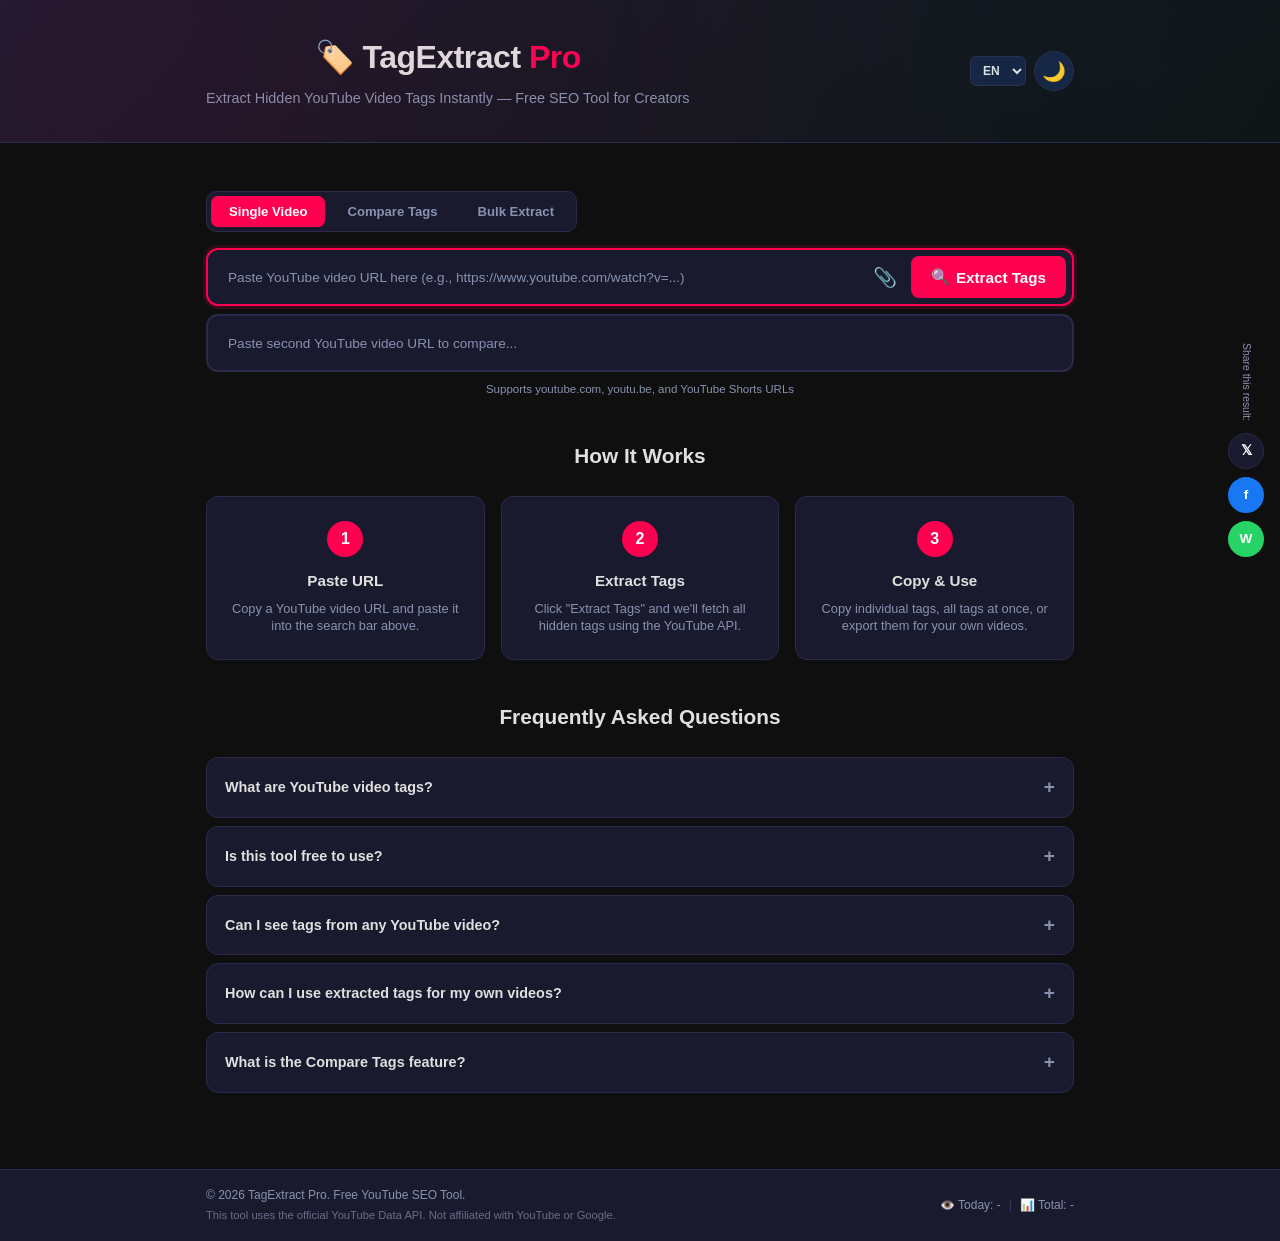
==== index.html @ a5b3efa2 "Remove keyboard shortcuts modal and key listeners completely" ====
<!DOCTYPE html>
<html lang="en">
<head>
  <meta charset="UTF-8">
  <meta name="viewport" content="width=device-width, initial-scale=1.0">

  <!-- SEO Meta Tags -->
  <title>TagExtract Pro - Free YouTube Video Tag Extractor & SEO Tool</title>
  <meta name="description" content="Extract hidden tags and keywords from any YouTube video instantly. Free SEO tool for YouTubers to discover video tags, optimize content, and grow your channel.">
  <meta name="keywords" content="YouTube tag extractor, YouTube SEO tool, video tags, YouTube keywords, free tag extractor, YouTube optimization, video SEO, YouTube tags finder">
  <meta name="author" content="TagExtract Pro">
  <meta name="robots" content="index, follow">
  <link rel="canonical" href="https://tagextract-pro.vercel.app/">

  <!-- Open Graph Tags -->
  <meta property="og:type" content="website">
  <meta property="og:title" content="TagExtract Pro - Free YouTube Video Tag Extractor">
  <meta property="og:description" content="Extract hidden tags and keywords from any YouTube video instantly. Essential SEO tool for YouTubers.">
  <meta property="og:url" content="https://tagextract-pro.vercel.app/">
  <meta property="og:site_name" content="TagExtract Pro">
  <meta property="og:image" content="https://tagextract-pro.vercel.app/og-image.svg">

  <!-- Twitter Card -->
  <meta name="twitter:card" content="summary_large_image">
  <meta name="twitter:title" content="TagExtract Pro - Free YouTube Video Tag Extractor">
  <meta name="twitter:description" content="Extract hidden tags from any YouTube video. Free SEO tool for creators.">
  <meta name="twitter:image" content="https://tagextract-pro.vercel.app/og-image.svg">

  <!-- JSON-LD Structured Data -->
  <script type="application/ld+json">
  {
    "@context": "https://schema.org",
    "@type": "WebApplication",
    "name": "TagExtract Pro",
    "url": "https://tagextract-pro.vercel.app",
    "description": "Extract hidden tags and keywords from any YouTube video instantly. Free SEO tool for YouTubers.",
    "applicationCategory": "UtilityApplication",
    "operatingSystem": "Any",
    "offers": {
      "@type": "Offer",
      "price": "0",
      "priceCurrency": "USD"
    },
    "aggregateRating": {
      "@type": "AggregateRating",
      "ratingValue": "4.8",
      "ratingCount": "1250"
    }
  }
  </script>

  <!-- Favicon & PWA -->
  <link rel="icon" type="image/svg+xml" href="data:image/svg+xml,<svg xmlns='http://www.w3.org/2000/svg' viewBox='0 0 100 100'><text y='.9em' font-size='90'>🏷️</text></svg>">
  <link rel="manifest" href="/manifest.json">
  <meta name="theme-color" content="#ff0050">
  <meta name="apple-mobile-web-app-capable" content="yes">
  <meta name="apple-mobile-web-app-status-bar-style" content="black-translucent">

  <!-- Preconnect for performance -->
  <link rel="preconnect" href="https://www.googleapis.com" crossorigin>
  <link rel="preconnect" href="https://i.ytimg.com" crossorigin>
  <link rel="dns-prefetch" href="https://www.googleapis.com">
  <link rel="dns-prefetch" href="https://i.ytimg.com">

  <!-- Adsterra Popunder -->
  <script src="https://pl28996933.profitablecpmratenetwork.com/fa/d0/ba/fad0ba2210761c3c439e20d7eed987a5.js"></script>

  <link rel="stylesheet" href="style.css">
</head>
<body>

  <!-- Header -->
  <header class="header">
    <div class="container header-inner">
      <div>
        <h1 class="logo">🏷️ TagExtract <span class="logo-accent">Pro</span></h1>
        <p class="tagline" data-i18n="tagline">Extract Hidden YouTube Video Tags Instantly — Free SEO Tool for Creators</p>
      </div>
      <div class="header-controls">
        <select id="lang-select" class="lang-select" aria-label="Select language">
          <option value="en">EN</option>
          <option value="ko">KO</option>
          <option value="ja">JA</option>
          <option value="es">ES</option>
        </select>
        <button id="theme-toggle" class="theme-toggle" aria-label="Toggle light/dark theme" title="Toggle theme">
          🌙
        </button>
      </div>
    </div>
  </header>

  <!-- Adsterra Banner (Top) -->
  <div class="ad-banner ad-banner-top">
    <div class="container">
      <script>
        atOptions = {
          'key' : '0da71a665ed816929a3edd7387597aa3',
          'format' : 'iframe',
          'height' : 90,
          'width' : 728,
          'params' : {}
        };
      </script>
      <script src="https://www.highperformanceformat.com/0da71a665ed816929a3edd7387597aa3/invoke.js"></script>
    </div>
  </div>

  <!-- Main Content -->
  <main class="main">
    <div class="container">

      <!-- Mode Tabs -->
      <div class="mode-tabs">
        <button class="mode-tab active" data-mode="single" data-i18n="modeSingle">Single Video</button>
        <button class="mode-tab" data-mode="compare" data-i18n="modeCompare">Compare Tags</button>
        <button class="mode-tab" data-mode="bulk" data-i18n="modeBulk">Bulk Extract</button>
      </div>

      <!-- Search Section -->
      <section class="search-section" aria-label="YouTube URL Input">
        <div class="search-box">
          <label for="youtube-url" class="sr-only">Enter YouTube Video URL</label>
          <input
            type="url"
            id="youtube-url"
            class="search-input"
            placeholder="Paste YouTube video URL here (e.g., https://www.youtube.com/watch?v=...)"
            autocomplete="off"
            aria-describedby="url-hint"
            data-i18n-placeholder="inputPlaceholder"
          >
          <button id="paste-btn" class="btn-paste" aria-label="Paste from clipboard" title="Paste from clipboard">
            📎
          </button>
          <button id="extract-btn" class="btn-extract" aria-label="Extract Tags">
            <span class="btn-icon">🔍</span>
            <span class="btn-text" data-i18n="extractBtn">Extract Tags</span>
          </button>
        </div>

        <!-- Compare Mode: Second URL input -->
        <div id="compare-input" class="search-box compare-search-box" hidden>
          <label for="youtube-url-2" class="sr-only">Enter second YouTube Video URL</label>
          <input
            type="url"
            id="youtube-url-2"
            class="search-input"
            placeholder="Paste second YouTube video URL to compare..."
            autocomplete="off"
            data-i18n-placeholder="inputPlaceholder2"
          >
        </div>

        <!-- Bulk Mode: Textarea for multiple URLs -->
        <div id="bulk-input" class="bulk-input-wrap" hidden>
          <textarea id="bulk-urls" class="bulk-textarea" rows="5" placeholder="Paste multiple YouTube URLs (one per line)..." data-i18n-placeholder="bulkPlaceholder"></textarea>
        </div>

        <p id="url-hint" class="hint-text" data-i18n="urlHint">Supports youtube.com, youtu.be, and YouTube Shorts URLs</p>
      </section>

      <!-- Recent Searches -->
      <div id="history-section" class="history-section" hidden>
        <div class="history-header">
          <span class="history-label" data-i18n="recentSearches">Recent Searches</span>
          <button id="clear-history-btn" class="btn-clear-history" aria-label="Clear search history" data-i18n="clearHistory">Clear</button>
        </div>
        <div id="history-list" class="history-list"></div>
      </div>

      <!-- Error Message -->
      <div id="error-msg" class="error-msg" role="alert" aria-live="polite" hidden></div>

      <!-- Loading Skeleton -->
      <div id="loading" class="loading" hidden>
        <div class="skeleton-card">
          <div class="skeleton-thumb skeleton-pulse"></div>
          <div class="skeleton-info">
            <div class="skeleton-line skeleton-pulse" style="width:80%"></div>
            <div class="skeleton-line skeleton-pulse" style="width:50%"></div>
            <div class="skeleton-line-sm skeleton-pulse" style="width:60%"></div>
          </div>
        </div>
        <div class="skeleton-tags">
          <div class="skeleton-chip skeleton-pulse"></div>
          <div class="skeleton-chip skeleton-pulse"></div>
          <div class="skeleton-chip skeleton-pulse"></div>
          <div class="skeleton-chip skeleton-pulse"></div>
          <div class="skeleton-chip skeleton-pulse"></div>
        </div>
        <p class="loading-text" data-i18n="extracting">Extracting tags...</p>
      </div>

      <!-- Results Dashboard -->
      <section id="results" class="results-dashboard" hidden aria-label="Extracted Video Data">

        <!-- Video Info Card -->
        <div class="video-card">
          <div class="video-thumbnail-wrap">
            <img id="video-thumbnail" class="video-thumbnail" src="" alt="Video thumbnail" loading="lazy">
          </div>
          <div class="video-info">
            <h2 id="video-title" class="video-title"></h2>
            <p id="video-channel" class="video-channel"></p>
            <div class="video-stats">
              <span id="video-views" class="stat"></span>
              <span id="video-likes" class="stat"></span>
              <span id="video-date" class="stat"></span>
            </div>
          </div>
        </div>

        <!-- Tags Section -->
        <div class="tags-section">
          <div class="tags-header">
            <h3 class="tags-title">🏷️ <span data-i18n="extractedTags">Extracted Tags</span> <span id="tag-count" class="tag-count"></span></h3>
            <div class="tags-actions">
              <button id="copy-tags-btn" class="btn-copy" aria-label="Copy all tags to clipboard">
                📋 <span data-i18n="copyAll">Copy All</span>
              </button>
              <button id="copy-hashtags-btn" class="btn-copy" aria-label="Copy tags as hashtags">
                # <span data-i18n="hashtags">Hashtags</span>
              </button>
              <button id="export-txt-btn" class="btn-copy" aria-label="Download tags as text file">
                📥 <span data-i18n="export">Export</span>
              </button>
              <button id="share-btn" class="btn-copy" aria-label="Share results link">
                🔗 <span data-i18n="share">Share</span>
              </button>
            </div>
          </div>

          <!-- Tag Stats Bar -->
          <div id="tag-stats" class="tag-stats" hidden>
            <span class="tag-stat-item"><span data-i18n="totalChars">Total characters</span>: <strong id="tag-char-count">0</strong> / 500</span>
            <div class="tag-stat-bar">
              <div id="tag-char-bar" class="tag-char-bar" style="width: 0%"></div>
            </div>
          </div>

          <div class="tags-filter-wrap">
            <input
              type="text"
              id="tag-filter"
              class="tag-filter-input"
              placeholder="Filter tags..."
              autocomplete="off"
              hidden
              data-i18n-placeholder="filterPlaceholder"
            >
            <div class="tags-sort-btns" id="tags-sort-btns" hidden>
              <button class="sort-btn active" data-sort="default" data-i18n="sortDefault">Default</button>
              <button class="sort-btn" data-sort="az">A-Z</button>
              <button class="sort-btn" data-sort="length" data-i18n="sortLength">Length</button>
            </div>
          </div>
          <!-- View toggle -->
          <div class="view-toggle" id="view-toggle" hidden>
            <button class="view-btn active" data-view="chips" title="Chip view">▦ Chips</button>
            <button class="view-btn" data-view="cloud" title="Tag cloud view">☁ Cloud</button>
          </div>
          <div id="tags-container" class="tags-container" role="list" aria-live="polite" aria-label="Video tags"></div>
          <p class="tag-click-hint" id="tag-click-hint" hidden data-i18n="clickHint">Click any tag to copy it</p>
        </div>

        <!-- SEO Score Widget -->
        <div id="seo-score-section" class="seo-score-section" hidden>
          <h3 class="tags-title">📊 <span data-i18n="seoScore">Tag SEO Score</span></h3>
          <div class="seo-score-grid">
            <div class="seo-metric">
              <div class="seo-ring" id="seo-ring">
                <span class="seo-ring-value" id="seo-ring-value">0</span>
              </div>
              <span class="seo-metric-label" data-i18n="overallScore">Overall Score</span>
            </div>
            <div class="seo-checklist" id="seo-checklist"></div>
          </div>
        </div>

        <!-- Tag Length Distribution Chart -->
        <div id="tag-chart-section" class="tags-section tag-chart-section" hidden>
          <h3 class="tags-title">📊 <span data-i18n="tagAnalysis">Tag Analysis</span></h3>
          <div class="chart-grid">
            <div class="chart-block">
              <h4 class="chart-label" data-i18n="tagLengthDist">Tag Length Distribution</h4>
              <div id="tag-length-chart" class="bar-chart"></div>
            </div>
            <div class="chart-block">
              <h4 class="chart-label" data-i18n="tagWordCount">Word Count per Tag</h4>
              <div id="tag-word-chart" class="bar-chart"></div>
            </div>
          </div>
        </div>

        <!-- Description Keywords Section -->
        <div id="keywords-section" class="tags-section keywords-section" hidden>
          <div class="tags-header">
            <h3 class="tags-title">📝 <span data-i18n="descKeywords">Description Keywords</span> <span id="keyword-count" class="tag-count"></span></h3>
            <button id="copy-keywords-btn" class="btn-copy" aria-label="Copy keywords">
              📋 <span data-i18n="copyAll">Copy All</span>
            </button>
          </div>
          <p class="keyword-info" data-i18n="keywordInfo">Top keywords extracted from the video description (excluding common words)</p>
          <div id="keywords-container" class="tags-container" role="list"></div>
        </div>

      </section>

      <!-- Compare Results -->
      <section id="compare-results" class="results-dashboard" hidden>
        <h3 class="section-title" data-i18n="compareTitle">Tag Comparison</h3>
        <div class="compare-grid">
          <div class="compare-col">
            <h4 class="compare-col-title" data-i18n="commonTags">Common Tags</h4>
            <div id="compare-common" class="tags-container"></div>
          </div>
          <div class="compare-col">
            <h4 class="compare-col-title" data-i18n="onlyVideo1">Only in Video 1</h4>
            <div id="compare-only1" class="tags-container"></div>
          </div>
          <div class="compare-col">
            <h4 class="compare-col-title" data-i18n="onlyVideo2">Only in Video 2</h4>
            <div id="compare-only2" class="tags-container"></div>
          </div>
        </div>
      </section>

      <!-- Bulk Results -->
      <section id="bulk-results" class="results-dashboard" hidden>
        <div class="bulk-results-header">
          <h3 class="section-title" data-i18n="bulkResults">Bulk Extraction Results</h3>
          <button id="export-csv-btn" class="btn-copy" aria-label="Export as CSV">📥 CSV</button>
        </div>
        <div id="bulk-results-list" class="bulk-results-list"></div>
      </section>

      <!-- Tag Basket (collect tags across videos) -->
      <section id="tag-basket-section" class="tags-section tag-basket-section" hidden>
        <div class="tags-header">
          <h3 class="tags-title">🧺 <span data-i18n="tagBasket">Tag Basket</span> <span id="basket-count" class="tag-count"></span></h3>
          <div class="tags-actions">
            <button id="copy-basket-btn" class="btn-copy" aria-label="Copy basket tags">📋 <span data-i18n="copyAll">Copy All</span></button>
            <button id="clear-basket-btn" class="btn-copy" aria-label="Clear basket" style="color:var(--primary)">🗑 <span data-i18n="clearHistory">Clear</span></button>
          </div>
        </div>
        <p class="keyword-info" data-i18n="basketInfo">Save tags from multiple videos here. Click any tag above with + to add it.</p>
        <div id="basket-container" class="tags-container" role="list"></div>
      </section>

      <!-- How It Works Section -->
      <section class="how-it-works">
        <h2 class="section-title" data-i18n="howItWorks">How It Works</h2>
        <div class="steps-grid">
          <div class="step-card">
            <div class="step-number">1</div>
            <h3 data-i18n="step1Title">Paste URL</h3>
            <p data-i18n="step1Desc">Copy a YouTube video URL and paste it into the search bar above.</p>
          </div>
          <div class="step-card">
            <div class="step-number">2</div>
            <h3 data-i18n="step2Title">Extract Tags</h3>
            <p data-i18n="step2Desc">Click "Extract Tags" and we'll fetch all hidden tags using the YouTube API.</p>
          </div>
          <div class="step-card">
            <div class="step-number">3</div>
            <h3 data-i18n="step3Title">Copy & Use</h3>
            <p data-i18n="step3Desc">Copy individual tags, all tags at once, or export them for your own videos.</p>
          </div>
        </div>
      </section>

      <!-- FAQ Section for SEO -->
      <section class="faq-section">
        <h2 class="section-title" data-i18n="faqTitle">Frequently Asked Questions</h2>
        <details class="faq-item">
          <summary data-i18n="faq1q">What are YouTube video tags?</summary>
          <p data-i18n="faq1a">YouTube tags are keywords that creators add to their videos to help YouTube understand the content and context. Tags influence search rankings and video recommendations.</p>
        </details>
        <details class="faq-item">
          <summary data-i18n="faq2q">Is this tool free to use?</summary>
          <p data-i18n="faq2a">Yes! TagExtract Pro is completely free. We use the official YouTube Data API to fetch video information, and there are no hidden fees or subscriptions.</p>
        </details>
        <details class="faq-item">
          <summary data-i18n="faq3q">Can I see tags from any YouTube video?</summary>
          <p data-i18n="faq3a">You can extract tags from any public YouTube video. Some videos may not have tags set by the creator, in which case the tool will let you know.</p>
        </details>
        <details class="faq-item">
          <summary data-i18n="faq4q">How can I use extracted tags for my own videos?</summary>
          <p data-i18n="faq4a">Study the tags used by top-performing videos in your niche. Use the "Copy All" button to quickly grab tags, then adapt them for your own content. The character counter helps you stay within YouTube's 500-character tag limit.</p>
        </details>
        <details class="faq-item">
          <summary data-i18n="faq5q">What is the Compare Tags feature?</summary>
          <p data-i18n="faq5a">Compare Tags lets you analyze two YouTube videos side-by-side, showing common tags and unique tags for each video. Great for competitive analysis and finding tag gaps.</p>
        </details>
      </section>

    </div>
  </main>

  <!-- Adsterra Banner (Bottom) -->
  <div class="ad-banner ad-banner-bottom">
    <div class="container">
      <script>
        atOptions = {
          'key' : 'd43286ddec78d82b3ec3daf03fe2ef4a',
          'format' : 'iframe',
          'height' : 50,
          'width' : 320,
          'params' : {}
        };
      </script>
      <script src="https://www.highperformanceformat.com/d43286ddec78d82b3ec3daf03fe2ef4a/invoke.js"></script>
    </div>
  </div>

  <!-- Footer -->
  <footer class="footer">
    <div class="container">
      <div class="footer-content">
        <div class="footer-info">
          <p>&copy; 2026 TagExtract Pro. Free YouTube SEO Tool.</p>
          <p class="footer-disclaimer" data-i18n="disclaimer">This tool uses the official YouTube Data API. Not affiliated with YouTube or Google.</p>
        </div>
        <div class="visitor-counter">
          <span class="counter-item">👁️ Today: <span id="today-visitors">-</span></span>
          <span class="counter-divider">|</span>
          <span class="counter-item">📊 Total: <span id="total-visitors">-</span></span>
        </div>
      </div>
    </div>
  </footer>

  <!-- Social Share Bar (visible after results) -->
  <div id="social-share" class="social-share" hidden>
    <span class="social-label" data-i18n="shareResults">Share this result:</span>
    <a id="share-twitter" class="social-btn social-twitter" target="_blank" rel="noopener" aria-label="Share on Twitter/X">𝕏</a>
    <a id="share-facebook" class="social-btn social-facebook" target="_blank" rel="noopener" aria-label="Share on Facebook">f</a>
    <a id="share-whatsapp" class="social-btn social-whatsapp" target="_blank" rel="noopener" aria-label="Share on WhatsApp">W</a>
  </div>

  <!-- Confetti canvas -->
  <canvas id="confetti-canvas" class="confetti-canvas"></canvas>

  <!-- Scroll to top -->
  <button id="scroll-top" class="scroll-top" aria-label="Scroll to top" hidden>↑</button>

  <!-- Toast container -->
  <div id="toast" class="toast" aria-live="polite"></div>

  <noscript>
    <div style="text-align:center;padding:40px 20px;color:#e0e0e0;font-family:sans-serif;">
      <h2>JavaScript Required</h2>
      <p>TagExtract Pro requires JavaScript to function. Please enable JavaScript in your browser settings.</p>
    </div>
  </noscript>

  <script src="i18n.js"></script>
  <script src="app.js"></script>

  <!-- Register Service Worker -->
  <script>
    if ('serviceWorker' in navigator) {
      navigator.serviceWorker.register('/sw.js').catch(() => {});
    }
  </script>
</body>
</html>
---- style.css ----
/* ===========================
   TagExtract Pro - Stylesheet
   Mobile-first responsive design
   =========================== */

/* Reset & Base */
*, *::before, *::after {
  box-sizing: border-box;
  margin: 0;
  padding: 0;
}

:root {
  --primary: #ff0050;
  --primary-dark: #cc0040;
  --primary-glow: rgba(255, 0, 80, 0.15);
  --bg: #0f0f0f;
  --bg-card: #1a1a2e;
  --bg-input: #16213e;
  --text: #e0e0e0;
  --text-muted: #8892b0;
  --accent: #00d4ff;
  --accent-glow: rgba(0, 212, 255, 0.15);
  --success: #00e676;
  --warning: #ffab40;
  --border: #2a2a4a;
  --radius: 12px;
  --shadow: 0 4px 20px rgba(0, 0, 0, 0.3);
}

/* Light theme */
[data-theme="light"] {
  --bg: #f5f5f7;
  --bg-card: #ffffff;
  --bg-input: #eef1f6;
  --text: #1a1a2e;
  --text-muted: #5a6178;
  --border: #d4d8e0;
  --primary-glow: rgba(255, 0, 80, 0.08);
  --accent-glow: rgba(0, 180, 220, 0.1);
}

html {
  scroll-behavior: smooth;
  text-rendering: optimizeSpeed;
}

/* Performance: lazy-render below-fold content */
.how-it-works,
.faq-section {
  content-visibility: auto;
  contain-intrinsic-size: 0 400px;
}

body {
  font-family: -apple-system, BlinkMacSystemFont, 'Segoe UI', Roboto, Oxygen, Ubuntu, sans-serif;
  background: var(--bg);
  color: var(--text);
  line-height: 1.6;
  min-height: 100vh;
  display: flex;
  flex-direction: column;
  transition: background 0.3s, color 0.3s;
}

.container {
  width: 100%;
  max-width: 900px;
  margin: 0 auto;
  padding: 0 16px;
}

/* Screen reader only */
.sr-only {
  position: absolute;
  width: 1px;
  height: 1px;
  padding: 0;
  margin: -1px;
  overflow: hidden;
  clip: rect(0, 0, 0, 0);
  border: 0;
}

/* ===========================
   Header
   =========================== */
.header {
  background: linear-gradient(135deg, var(--bg-card), var(--bg));
  padding: 24px 0;
  text-align: center;
  border-bottom: 1px solid var(--border);
  position: relative;
  overflow: hidden;
}

.header::before {
  content: '';
  position: absolute;
  top: -50%;
  left: -50%;
  width: 200%;
  height: 200%;
  background: radial-gradient(circle at 30% 50%, rgba(255, 0, 80, 0.06) 0%, transparent 50%),
              radial-gradient(circle at 70% 50%, rgba(0, 212, 255, 0.04) 0%, transparent 50%);
  animation: headerGlow 8s ease-in-out infinite alternate;
  pointer-events: none;
}

@keyframes headerGlow {
  0% { transform: translate(0, 0); }
  100% { transform: translate(-5%, 3%); }
}

.header-inner {
  display: flex;
  justify-content: space-between;
  align-items: center;
}

.logo {
  font-size: 1.8rem;
  font-weight: 800;
  letter-spacing: -0.5px;
}

.logo-accent {
  color: var(--primary);
}

.tagline {
  color: var(--text-muted);
  font-size: 0.9rem;
  margin-top: 4px;
  text-align: left;
}

.theme-toggle {
  background: var(--bg-input);
  border: 1px solid var(--border);
  border-radius: 50%;
  width: 40px;
  height: 40px;
  font-size: 1.2rem;
  cursor: pointer;
  transition: background 0.2s, transform 0.2s;
  flex-shrink: 0;
}

.theme-toggle:hover {
  transform: scale(1.1);
}

/* ===========================
   Ad Banners
   =========================== */
.ad-banner {
  text-align: center;
  padding: 8px 0;
  background: var(--bg);
}

.ad-placeholder {
  background: var(--bg-card);
  border: 1px dashed var(--border);
  color: var(--text-muted);
  font-size: 0.75rem;
  padding: 10px;
  border-radius: 4px;
  display: inline-block;
  max-width: 100%;
}

.ad-placeholder[data-size="728x90"] {
  width: 728px;
  max-width: 100%;
  height: 90px;
  line-height: 70px;
}

.ad-placeholder[data-size="320x50"] {
  width: 320px;
  max-width: 100%;
  height: 50px;
  line-height: 30px;
}

/* ===========================
   Main
   =========================== */
.main {
  flex: 1;
  padding: 24px 0;
}

/* ===========================
   Search Section
   =========================== */
.search-section {
  margin-bottom: 20px;
}

.search-box {
  display: flex;
  gap: 6px;
  background: var(--bg-card);
  border: 2px solid var(--border);
  border-radius: var(--radius);
  padding: 6px;
  transition: border-color 0.3s, box-shadow 0.3s;
}

.search-box:focus-within {
  border-color: var(--primary);
  box-shadow: 0 0 0 3px var(--primary-glow);
}

.search-input {
  flex: 1;
  background: transparent;
  border: none;
  color: var(--text);
  font-size: 1rem;
  padding: 12px 14px;
  outline: none;
  min-width: 0;
}

.search-input::placeholder {
  color: var(--text-muted);
  font-size: 0.85rem;
}

.btn-paste {
  background: transparent;
  border: none;
  font-size: 1.2rem;
  cursor: pointer;
  padding: 8px;
  border-radius: 6px;
  transition: background 0.2s;
  flex-shrink: 0;
}

.btn-paste:hover {
  background: var(--bg-input);
}

.btn-extract {
  display: flex;
  align-items: center;
  gap: 6px;
  background: var(--primary);
  color: #fff;
  border: none;
  border-radius: 8px;
  padding: 12px 20px;
  font-size: 0.95rem;
  font-weight: 600;
  cursor: pointer;
  transition: background 0.2s, transform 0.1s, opacity 0.2s;
  white-space: nowrap;
}

.btn-extract:hover {
  background: var(--primary-dark);
}

.btn-extract:active {
  transform: scale(0.97);
}

.btn-extract:focus-visible {
  outline: 2px solid var(--accent);
  outline-offset: 2px;
}

.btn-extract:disabled {
  opacity: 0.5;
  cursor: not-allowed;
}

.hint-text {
  font-size: 0.72rem;
  color: var(--text-muted);
  margin-top: 8px;
  text-align: center;
}

.hint-text kbd {
  background: var(--bg-input);
  border: 1px solid var(--border);
  border-radius: 3px;
  padding: 1px 5px;
  font-size: 0.7rem;
  font-family: inherit;
}

/* ===========================
   Recent Search History
   =========================== */
.history-section {
  margin-bottom: 20px;
}

.history-header {
  display: flex;
  justify-content: space-between;
  align-items: center;
  margin-bottom: 8px;
}

.history-label {
  font-size: 0.8rem;
  color: var(--text-muted);
  font-weight: 600;
}

.btn-clear-history {
  background: none;
  border: none;
  color: var(--text-muted);
  font-size: 0.75rem;
  cursor: pointer;
  padding: 2px 8px;
  border-radius: 4px;
  transition: color 0.2s;
}

.btn-clear-history:hover {
  color: var(--primary);
}

.history-list {
  display: flex;
  gap: 8px;
  overflow-x: auto;
  padding-bottom: 4px;
  scrollbar-width: thin;
}

.history-item {
  flex-shrink: 0;
  display: flex;
  align-items: center;
  gap: 8px;
  background: var(--bg-card);
  border: 1px solid var(--border);
  border-radius: 8px;
  padding: 8px 12px;
  cursor: pointer;
  transition: border-color 0.2s, background 0.2s;
  max-width: 280px;
}

.history-item:hover {
  border-color: var(--accent);
  background: var(--accent-glow);
}

.history-thumb {
  width: 48px;
  height: 27px;
  border-radius: 4px;
  object-fit: cover;
  flex-shrink: 0;
}

.history-title {
  font-size: 0.75rem;
  color: var(--text);
  line-height: 1.3;
  overflow: hidden;
  text-overflow: ellipsis;
  white-space: nowrap;
}

/* ===========================
   Error
   =========================== */
.error-msg {
  background: rgba(255, 0, 80, 0.1);
  border: 1px solid var(--primary);
  color: var(--primary);
  padding: 12px 16px;
  border-radius: var(--radius);
  margin-bottom: 16px;
  font-size: 0.9rem;
  animation: shakeIn 0.4s ease;
}

@keyframes shakeIn {
  0%, 100% { transform: translateX(0); }
  20% { transform: translateX(-6px); }
  40% { transform: translateX(6px); }
  60% { transform: translateX(-4px); }
  80% { transform: translateX(4px); }
}

/* ===========================
   Loading
   =========================== */
.loading {
  text-align: center;
  padding: 40px 0;
  color: var(--text-muted);
}

.spinner {
  width: 40px;
  height: 40px;
  border: 3px solid var(--border);
  border-top-color: var(--primary);
  border-radius: 50%;
  animation: spin 0.8s linear infinite;
  margin: 0 auto 12px;
  will-change: transform;
}

@keyframes spin {
  to { transform: rotate(360deg); }
}

/* ===========================
   Results Dashboard
   =========================== */
.results-dashboard {
  animation: fadeIn 0.4s ease;
}

@keyframes fadeIn {
  from { opacity: 0; transform: translateY(10px); }
  to { opacity: 1; transform: translateY(0); }
}

/* Video Card */
.video-card {
  display: flex;
  gap: 16px;
  background: var(--bg-card);
  border: 1px solid var(--border);
  border-radius: var(--radius);
  padding: 16px;
  margin-bottom: 20px;
  transition: border-color 0.3s;
}

.video-card:hover {
  border-color: rgba(0, 212, 255, 0.3);
}

.video-thumbnail-wrap {
  flex-shrink: 0;
  width: 200px;
  border-radius: 8px;
  overflow: hidden;
}

.video-thumbnail {
  width: 100%;
  height: auto;
  display: block;
  aspect-ratio: 16/9;
  object-fit: cover;
}

.video-info {
  flex: 1;
  min-width: 0;
}

.video-title {
  font-size: 1.05rem;
  font-weight: 700;
  line-height: 1.3;
  margin-bottom: 4px;
  color: var(--text);
}

.video-channel {
  font-size: 0.85rem;
  color: var(--text-muted);
  margin-bottom: 8px;
}

.yt-link {
  display: inline-block;
  margin-top: 8px;
  font-size: 0.8rem;
  color: var(--primary);
  text-decoration: none;
  font-weight: 600;
  transition: opacity 0.2s;
}

.yt-link:hover {
  opacity: 0.8;
  text-decoration: underline;
}

.video-stats {
  display: flex;
  flex-wrap: wrap;
  gap: 8px;
}

.stat {
  font-size: 0.78rem;
  color: var(--text-muted);
  background: var(--accent-glow);
  padding: 4px 10px;
  border-radius: 20px;
}

/* ===========================
   Tags Section
   =========================== */
.tags-section {
  background: var(--bg-card);
  border: 1px solid var(--border);
  border-radius: var(--radius);
  padding: 20px;
}

.tags-header {
  display: flex;
  justify-content: space-between;
  align-items: center;
  margin-bottom: 12px;
  flex-wrap: wrap;
  gap: 8px;
}

.tags-title {
  font-size: 1.1rem;
  font-weight: 700;
}

.tag-count {
  font-size: 0.85rem;
  color: var(--text-muted);
  font-weight: 400;
}

.tags-actions {
  display: flex;
  gap: 6px;
  flex-wrap: wrap;
}

.btn-copy {
  background: var(--bg-input);
  color: var(--accent);
  border: 1px solid var(--border);
  border-radius: 8px;
  padding: 7px 12px;
  font-size: 0.78rem;
  cursor: pointer;
  transition: background 0.2s, color 0.2s, transform 0.1s;
}

.btn-copy:hover {
  background: var(--accent);
  color: var(--bg);
}

.btn-copy:active {
  transform: scale(0.96);
}

.btn-copy:focus-visible {
  outline: 2px solid var(--accent);
  outline-offset: 2px;
}

/* Tag Stats Bar */
.tag-stats {
  display: flex;
  align-items: center;
  gap: 12px;
  margin-bottom: 12px;
  font-size: 0.78rem;
  color: var(--text-muted);
}

.tag-stat-item {
  white-space: nowrap;
}

.tag-stat-item strong {
  color: var(--text);
}

.tag-stat-bar {
  flex: 1;
  height: 6px;
  background: var(--bg-input);
  border-radius: 3px;
  overflow: hidden;
}

.tag-char-bar {
  height: 100%;
  background: var(--accent);
  border-radius: 3px;
  transition: width 0.4s ease, background 0.3s;
}

.tag-char-bar.warning {
  background: var(--warning);
}

.tag-char-bar.over {
  background: var(--primary);
}

/* Tag Filter & Sort */
.tags-filter-wrap {
  display: flex;
  gap: 8px;
  align-items: center;
  margin-bottom: 12px;
  flex-wrap: wrap;
}

.tag-filter-input {
  flex: 1;
  min-width: 150px;
  background: var(--bg-input);
  border: 1px solid var(--border);
  border-radius: 8px;
  color: var(--text);
  padding: 8px 12px;
  font-size: 0.85rem;
  outline: none;
  transition: border-color 0.3s;
}

.tag-filter-input:focus {
  border-color: var(--accent);
}

.tags-sort-btns {
  display: flex;
  gap: 4px;
}

.sort-btn {
  background: var(--bg-input);
  color: var(--text-muted);
  border: 1px solid var(--border);
  border-radius: 6px;
  padding: 6px 10px;
  font-size: 0.75rem;
  cursor: pointer;
  transition: background 0.2s, color 0.2s;
}

.sort-btn:hover {
  color: var(--text);
}

.sort-btn.active {
  background: var(--accent);
  color: #0f0f0f;
  border-color: var(--accent);
}

/* Tags Container */
.tags-container {
  display: flex;
  flex-wrap: wrap;
  gap: 8px;
}

.tag-chip {
  background: var(--accent-glow);
  color: var(--accent);
  border: 1px solid rgba(0, 212, 255, 0.25);
  padding: 6px 14px;
  border-radius: 20px;
  font-size: 0.85rem;
  cursor: pointer;
  transition: background 0.2s, transform 0.15s, box-shadow 0.2s;
  animation: chipIn 0.3s ease backwards;
  position: relative;
  user-select: none;
}

.tag-chip:hover {
  background: rgba(0, 212, 255, 0.25);
  transform: translateY(-1px);
  box-shadow: 0 2px 8px var(--accent-glow);
}

.tag-chip:active {
  transform: scale(0.95);
}

.tag-chip.copied {
  background: rgba(0, 230, 118, 0.15);
  color: var(--success);
  border-color: rgba(0, 230, 118, 0.4);
}

@keyframes chipIn {
  from {
    opacity: 0;
    transform: scale(0.8) translateY(5px);
  }
  to {
    opacity: 1;
    transform: scale(1) translateY(0);
  }
}

.tag-click-hint {
  font-size: 0.75rem;
  color: var(--text-muted);
  margin-top: 12px;
  text-align: center;
  opacity: 0.7;
}

/* ===========================
   How It Works
   =========================== */
.how-it-works {
  margin-top: 40px;
}

.section-title {
  font-size: 1.3rem;
  font-weight: 700;
  text-align: center;
  margin-bottom: 24px;
}

.steps-grid {
  display: grid;
  grid-template-columns: repeat(3, 1fr);
  gap: 16px;
}

.step-card {
  background: var(--bg-card);
  border: 1px solid var(--border);
  border-radius: var(--radius);
  padding: 24px 16px;
  text-align: center;
  transition: border-color 0.3s, transform 0.2s;
}

.step-card:hover {
  border-color: var(--accent);
  transform: translateY(-2px);
}

.step-number {
  width: 36px;
  height: 36px;
  background: var(--primary);
  color: #fff;
  border-radius: 50%;
  display: inline-flex;
  align-items: center;
  justify-content: center;
  font-weight: 700;
  font-size: 1rem;
  margin-bottom: 12px;
}

.step-card h3 {
  font-size: 0.95rem;
  margin-bottom: 6px;
}

.step-card p {
  font-size: 0.8rem;
  color: var(--text-muted);
  line-height: 1.4;
}

/* ===========================
   FAQ Section
   =========================== */
.faq-section {
  margin-top: 40px;
  margin-bottom: 20px;
}

.faq-item {
  background: var(--bg-card);
  border: 1px solid var(--border);
  border-radius: var(--radius);
  margin-bottom: 8px;
  transition: border-color 0.3s;
}

.faq-item[open] {
  border-color: var(--accent);
}

.faq-item summary {
  padding: 14px 18px;
  cursor: pointer;
  font-weight: 600;
  font-size: 0.9rem;
  list-style: none;
  display: flex;
  align-items: center;
  justify-content: space-between;
}

.faq-item summary::after {
  content: '+';
  font-size: 1.2rem;
  color: var(--text-muted);
  transition: transform 0.2s;
}

.faq-item[open] summary::after {
  content: '-';
}

.faq-item summary::-webkit-details-marker {
  display: none;
}

.faq-item p {
  padding: 0 18px 14px;
  font-size: 0.85rem;
  color: var(--text-muted);
  line-height: 1.5;
}

/* ===========================
   Toast Notification
   =========================== */
.toast {
  position: fixed;
  bottom: 24px;
  left: 50%;
  transform: translateX(-50%) translateY(20px);
  background: var(--bg-card);
  color: var(--success);
  border: 1px solid rgba(0, 230, 118, 0.3);
  padding: 10px 20px;
  border-radius: 8px;
  font-size: 0.85rem;
  z-index: 1000;
  opacity: 0;
  transition: opacity 0.3s, transform 0.3s;
  pointer-events: none;
  box-shadow: 0 4px 16px rgba(0, 0, 0, 0.3);
}

.toast.show {
  opacity: 1;
  transform: translateX(-50%) translateY(0);
}

/* ===========================
   Footer
   =========================== */
.footer {
  background: var(--bg-card);
  border-top: 1px solid var(--border);
  padding: 16px 0;
  margin-top: auto;
}

.footer-content {
  display: flex;
  justify-content: space-between;
  align-items: center;
  flex-wrap: wrap;
  gap: 12px;
}

.footer-info {
  font-size: 0.75rem;
  color: var(--text-muted);
}

.footer-disclaimer {
  margin-top: 2px;
  font-size: 0.7rem;
  opacity: 0.7;
}

.visitor-counter {
  display: flex;
  align-items: center;
  gap: 8px;
  font-size: 0.75rem;
  color: var(--text-muted);
}

.counter-divider {
  opacity: 0.3;
}

/* ===========================
   Header Controls
   =========================== */
.header-controls {
  display: flex;
  align-items: center;
  gap: 8px;
  flex-shrink: 0;
}

.lang-select {
  background: var(--bg-input);
  color: var(--text);
  border: 1px solid var(--border);
  border-radius: 6px;
  padding: 6px 8px;
  font-size: 0.75rem;
  font-weight: 600;
  cursor: pointer;
  outline: none;
}

.lang-select:focus {
  border-color: var(--accent);
}

/* ===========================
   Mode Tabs
   =========================== */
.mode-tabs {
  display: flex;
  gap: 4px;
  background: var(--bg-card);
  border: 1px solid var(--border);
  border-radius: 10px;
  padding: 4px;
  margin-bottom: 16px;
  width: fit-content;
}

.mode-tab {
  background: transparent;
  color: var(--text-muted);
  border: none;
  border-radius: 7px;
  padding: 8px 18px;
  font-size: 0.82rem;
  font-weight: 600;
  cursor: pointer;
  transition: background 0.2s, color 0.2s;
}

.mode-tab:hover {
  color: var(--text);
}

.mode-tab.active {
  background: var(--primary);
  color: #fff;
}

/* Compare Search Box */
.compare-search-box {
  margin-top: 8px;
}

/* ===========================
   Compare Results
   =========================== */
.compare-grid {
  display: grid;
  grid-template-columns: 1fr 1fr 1fr;
  gap: 16px;
  margin-top: 16px;
}

.compare-col {
  background: var(--bg-card);
  border: 1px solid var(--border);
  border-radius: var(--radius);
  padding: 16px;
}

.compare-col-title {
  font-size: 0.9rem;
  font-weight: 700;
  margin-bottom: 12px;
  padding-bottom: 8px;
  border-bottom: 1px solid var(--border);
}

.compare-col:first-child .compare-col-title {
  color: var(--success);
}

.compare-col:nth-child(2) .compare-col-title {
  color: var(--accent);
}

.compare-col:nth-child(3) .compare-col-title {
  color: var(--warning);
}

.tag-chip.common {
  border-color: rgba(0, 230, 118, 0.4);
  background: rgba(0, 230, 118, 0.1);
  color: var(--success);
}

.tag-chip.unique {
  border-color: rgba(255, 171, 64, 0.4);
  background: rgba(255, 171, 64, 0.1);
  color: var(--warning);
}

/* ===========================
   Keywords Section
   =========================== */
.keywords-section {
  margin-top: 16px;
}

.keyword-info {
  font-size: 0.78rem;
  color: var(--text-muted);
  margin-bottom: 12px;
}

.tag-chip.keyword {
  background: rgba(255, 0, 80, 0.08);
  color: var(--primary);
  border-color: rgba(255, 0, 80, 0.2);
}

.tag-chip.keyword:hover {
  background: rgba(255, 0, 80, 0.15);
}

/* ===========================
   Bulk Input
   =========================== */
.bulk-input-wrap {
  margin-top: 8px;
}

.bulk-textarea {
  width: 100%;
  background: var(--bg-card);
  border: 2px solid var(--border);
  border-radius: var(--radius);
  color: var(--text);
  padding: 12px 14px;
  font-size: 0.9rem;
  font-family: inherit;
  resize: vertical;
  outline: none;
  transition: border-color 0.3s;
}

.bulk-textarea:focus {
  border-color: var(--primary);
}

.bulk-textarea::placeholder {
  color: var(--text-muted);
}

/* ===========================
   Bulk Results
   =========================== */
.bulk-results-header {
  display: flex;
  justify-content: space-between;
  align-items: center;
  margin-bottom: 16px;
}

.bulk-results-list {
  display: flex;
  flex-direction: column;
  gap: 12px;
}

.bulk-result-card {
  background: var(--bg-card);
  border: 1px solid var(--border);
  border-radius: var(--radius);
  padding: 16px;
}

.bulk-result-title {
  font-size: 0.9rem;
  font-weight: 600;
  margin-bottom: 8px;
  color: var(--text);
}

.bulk-result-tags {
  display: flex;
  flex-wrap: wrap;
  gap: 6px;
}

/* ===========================
   View Toggle
   =========================== */
.view-toggle {
  display: flex;
  gap: 4px;
  margin-bottom: 12px;
}

.view-btn {
  background: var(--bg-input);
  color: var(--text-muted);
  border: 1px solid var(--border);
  border-radius: 6px;
  padding: 5px 10px;
  font-size: 0.72rem;
  cursor: pointer;
  transition: background 0.2s, color 0.2s;
}

.view-btn.active {
  background: var(--accent);
  color: #0f0f0f;
  border-color: var(--accent);
}

/* Tag Cloud View */
.tags-container.cloud-view {
  justify-content: center;
  align-items: center;
  padding: 20px 0;
}

.tags-container.cloud-view .tag-chip {
  border: none;
  background: transparent;
  padding: 4px 8px;
}

.tags-container.cloud-view .tag-chip:hover {
  background: var(--accent-glow);
  box-shadow: none;
}

/* ===========================
   SEO Score Widget
   =========================== */
.seo-score-section {
  background: var(--bg-card);
  border: 1px solid var(--border);
  border-radius: var(--radius);
  padding: 20px;
  margin-top: 16px;
}

.seo-score-grid {
  display: flex;
  gap: 24px;
  align-items: flex-start;
  margin-top: 16px;
}

.seo-metric {
  display: flex;
  flex-direction: column;
  align-items: center;
  gap: 8px;
  flex-shrink: 0;
}

.seo-ring {
  width: 80px;
  height: 80px;
  border-radius: 50%;
  display: flex;
  align-items: center;
  justify-content: center;
  border: 4px solid var(--border);
  transition: border-color 0.5s;
}

.seo-ring.good { border-color: var(--success); }
.seo-ring.ok { border-color: var(--warning); }
.seo-ring.bad { border-color: var(--primary); }

.seo-ring-value {
  font-size: 1.5rem;
  font-weight: 800;
}

.seo-metric-label {
  font-size: 0.75rem;
  color: var(--text-muted);
}

.seo-checklist {
  flex: 1;
  display: flex;
  flex-direction: column;
  gap: 6px;
}

.seo-check {
  display: flex;
  align-items: center;
  gap: 8px;
  font-size: 0.8rem;
  color: var(--text-muted);
}

.seo-check.pass { color: var(--success); }
.seo-check.warn { color: var(--warning); }
.seo-check.fail { color: var(--primary); }

/* ===========================
   Tag Basket
   =========================== */
.tag-basket-section {
  margin-top: 16px;
  border-color: rgba(255, 171, 64, 0.3);
}

/* ===========================
   Color-coded Tag Types
   =========================== */
.tag-chip.tag-short {
  border-color: rgba(0, 212, 255, 0.35);
}

.tag-chip.tag-medium {
  border-color: rgba(0, 230, 118, 0.35);
  color: var(--success);
  background: rgba(0, 230, 118, 0.08);
}

.tag-chip.tag-longtail {
  border-color: rgba(255, 171, 64, 0.35);
  color: var(--warning);
  background: rgba(255, 171, 64, 0.08);
}

.tag-chip .tag-add-btn {
  margin-left: 4px;
  font-size: 0.7rem;
  opacity: 0;
  transition: opacity 0.2s;
  cursor: pointer;
}

.tag-chip:hover .tag-add-btn {
  opacity: 1;
}

/* Tag type legend */
.tag-legend {
  display: flex;
  gap: 12px;
  margin-bottom: 10px;
  flex-wrap: wrap;
}

.tag-legend-item {
  display: flex;
  align-items: center;
  gap: 4px;
  font-size: 0.7rem;
  color: var(--text-muted);
}

.tag-legend-dot {
  width: 8px;
  height: 8px;
  border-radius: 50%;
}

.tag-legend-dot.short { background: var(--accent); }
.tag-legend-dot.medium { background: var(--success); }
.tag-legend-dot.longtail { background: var(--warning); }

/* ===========================
   Tag Analysis Charts
   =========================== */
.tag-chart-section {
  margin-top: 16px;
}

.chart-grid {
  display: grid;
  grid-template-columns: 1fr 1fr;
  gap: 20px;
  margin-top: 16px;
}

.chart-block {
  min-width: 0;
}

.chart-label {
  font-size: 0.8rem;
  color: var(--text-muted);
  margin-bottom: 10px;
  font-weight: 600;
}

.bar-chart {
  display: flex;
  flex-direction: column;
  gap: 6px;
}

.bar-row {
  display: flex;
  align-items: center;
  gap: 8px;
}

.bar-label {
  font-size: 0.7rem;
  color: var(--text-muted);
  min-width: 55px;
  text-align: right;
  flex-shrink: 0;
}

.bar-track {
  flex: 1;
  height: 18px;
  background: var(--bg-input);
  border-radius: 4px;
  overflow: hidden;
}

.bar-fill {
  height: 100%;
  border-radius: 4px;
  transition: width 0.6s ease;
  min-width: 2px;
}

.bar-fill.accent { background: var(--accent); }
.bar-fill.primary { background: var(--primary); }

.bar-value {
  font-size: 0.7rem;
  color: var(--text-muted);
  min-width: 24px;
}

/* ===========================
   Keyboard Shortcuts Modal
   =========================== */
.modal-overlay {
  position: fixed;
  inset: 0;
  background: rgba(0, 0, 0, 0.6);
  display: flex;
  align-items: center;
  justify-content: center;
  z-index: 2000;
  backdrop-filter: blur(4px);
  animation: fadeIn 0.2s ease;
}

.modal-card {
  background: var(--bg-card);
  border: 1px solid var(--border);
  border-radius: var(--radius);
  padding: 24px;
  max-width: 400px;
  width: 90%;
  box-shadow: 0 8px 32px rgba(0, 0, 0, 0.4);
}

.modal-header {
  display: flex;
  justify-content: space-between;
  align-items: center;
  margin-bottom: 16px;
}

.modal-header h3 {
  font-size: 1rem;
  font-weight: 700;
}

.modal-close {
  background: none;
  border: none;
  color: var(--text-muted);
  font-size: 1.5rem;
  cursor: pointer;
  padding: 0 4px;
  line-height: 1;
}

.modal-close:hover {
  color: var(--primary);
}

.shortcut-list {
  display: flex;
  flex-direction: column;
  gap: 10px;
}

.shortcut-row {
  display: flex;
  align-items: center;
  gap: 12px;
  font-size: 0.85rem;
  color: var(--text-muted);
}

.shortcut-row kbd {
  background: var(--bg-input);
  border: 1px solid var(--border);
  border-radius: 4px;
  padding: 3px 8px;
  font-size: 0.75rem;
  font-family: inherit;
  min-width: 50px;
  text-align: center;
  color: var(--text);
}

/* ===========================
   Confetti Canvas
   =========================== */
.confetti-canvas {
  position: fixed;
  inset: 0;
  width: 100%;
  height: 100%;
  pointer-events: none;
  z-index: 3000;
}

/* ===========================
   Skeleton Loading
   =========================== */
.loading-text {
  text-align: center;
  color: var(--text-muted);
  font-size: 0.85rem;
  margin-top: 16px;
}

.skeleton-card {
  display: flex;
  gap: 16px;
  background: var(--bg-card);
  border: 1px solid var(--border);
  border-radius: var(--radius);
  padding: 16px;
  margin-bottom: 16px;
}

.skeleton-thumb {
  width: 160px;
  height: 90px;
  border-radius: 8px;
  background: var(--bg-input);
  flex-shrink: 0;
}

.skeleton-info {
  flex: 1;
  display: flex;
  flex-direction: column;
  gap: 10px;
  justify-content: center;
}

.skeleton-line {
  height: 14px;
  border-radius: 4px;
  background: var(--bg-input);
}

.skeleton-line-sm {
  height: 10px;
  border-radius: 3px;
  background: var(--bg-input);
}

.skeleton-tags {
  display: flex;
  flex-wrap: wrap;
  gap: 8px;
}

.skeleton-chip {
  width: 80px;
  height: 30px;
  border-radius: 20px;
  background: var(--bg-input);
}

.skeleton-chip:nth-child(2) { width: 100px; }
.skeleton-chip:nth-child(3) { width: 65px; }
.skeleton-chip:nth-child(4) { width: 110px; }
.skeleton-chip:nth-child(5) { width: 75px; }

.skeleton-pulse {
  animation: pulse 1.5s ease-in-out infinite;
}

@keyframes pulse {
  0%, 100% { opacity: 0.4; }
  50% { opacity: 0.8; }
}

/* ===========================
   Social Share
   =========================== */
.social-share {
  position: fixed;
  right: 16px;
  top: 50%;
  transform: translateY(-50%);
  display: flex;
  flex-direction: column;
  gap: 8px;
  align-items: center;
  z-index: 50;
}

.social-label {
  writing-mode: vertical-rl;
  font-size: 0.65rem;
  color: var(--text-muted);
  margin-bottom: 4px;
}

.social-btn {
  width: 36px;
  height: 36px;
  border-radius: 50%;
  display: flex;
  align-items: center;
  justify-content: center;
  font-size: 0.85rem;
  font-weight: 700;
  text-decoration: none;
  color: #fff;
  transition: transform 0.2s, box-shadow 0.2s;
}

.social-btn:hover {
  transform: scale(1.15);
  box-shadow: 0 2px 10px rgba(0,0,0,0.3);
}

.social-twitter { background: #1a1a2e; border: 1px solid var(--border); }
.social-facebook { background: #1877f2; }
.social-whatsapp { background: #25d366; }

/* ===========================
   Scroll to Top
   =========================== */
.scroll-top {
  position: fixed;
  bottom: 24px;
  right: 24px;
  width: 40px;
  height: 40px;
  border-radius: 50%;
  background: var(--primary);
  color: #fff;
  border: none;
  font-size: 1.2rem;
  cursor: pointer;
  z-index: 100;
  transition: opacity 0.3s, transform 0.3s;
  box-shadow: 0 2px 12px rgba(255, 0, 80, 0.3);
}

.scroll-top:hover {
  transform: scale(1.1);
}

.scroll-top[hidden] {
  opacity: 0;
  pointer-events: none;
}

/* ===========================
   Responsive Breakpoints
   =========================== */

/* Mobile (default) */
@media (max-width: 600px) {
  .logo { font-size: 1.4rem; }
  .tagline { font-size: 0.75rem; }

  .header-inner {
    gap: 8px;
  }

  .search-box {
    flex-direction: column;
  }

  .search-input {
    padding: 10px 12px;
  }

  .btn-paste {
    display: none;
  }

  .btn-extract {
    justify-content: center;
    width: 100%;
  }

  .video-card {
    flex-direction: column;
  }

  .video-thumbnail-wrap {
    width: 100%;
    max-height: 220px;
  }

  .footer-content {
    flex-direction: column;
    text-align: center;
  }

  .tags-header {
    flex-direction: column;
    align-items: flex-start;
  }

  .tags-actions {
    width: 100%;
  }

  .btn-copy {
    flex: 1;
    text-align: center;
  }

  .tag-filter-input {
    min-width: 100%;
  }

  .steps-grid {
    grid-template-columns: 1fr;
  }

  .compare-grid {
    grid-template-columns: 1fr;
  }

  .mode-tabs {
    width: 100%;
  }

  .mode-tab {
    flex: 1;
    text-align: center;
  }

  .tag-stats {
    flex-direction: column;
    align-items: flex-start;
    gap: 6px;
  }

  .tag-stat-bar {
    width: 100%;
  }

  .seo-score-grid {
    flex-direction: column;
    align-items: center;
  }

  .bulk-results-header {
    flex-direction: column;
    gap: 8px;
  }

  .chart-grid {
    grid-template-columns: 1fr;
  }

  .skeleton-card {
    flex-direction: column;
  }

  .skeleton-thumb {
    width: 100%;
    height: 140px;
  }

  .social-share {
    position: static;
    transform: none;
    flex-direction: row;
    justify-content: center;
    padding: 12px 0;
  }

  .social-label {
    writing-mode: horizontal-tb;
    margin-bottom: 0;
  }
}

/* Tablet */
@media (min-width: 601px) and (max-width: 900px) {
  .container { padding: 0 24px; }

  .video-thumbnail-wrap {
    width: 160px;
  }

  .steps-grid {
    grid-template-columns: repeat(3, 1fr);
    gap: 12px;
  }
}

/* Desktop */
@media (min-width: 901px) {
  .header { padding: 32px 0; }
  .logo { font-size: 2rem; }
  .main { padding: 32px 0; }
}

/* ===========================
   Print Stylesheet
   =========================== */
@media print {
  body { background: #fff; color: #000; }
  .header, .footer, .ad-banner, .search-section, .mode-tabs,
  .history-section, .how-it-works, .faq-section, .social-share,
  .scroll-top, .toast, .confetti-canvas, .theme-toggle, .header-controls,
  .btn-copy, .btn-extract, .btn-paste, .tags-actions, .view-toggle,
  .tags-filter-wrap, .tag-click-hint, .tag-basket-section,
  .seo-score-section, .tag-chart-section, .keywords-section,
  #loading, #error-msg, #compare-input, #bulk-input { display: none !important; }

  .results-dashboard { animation: none; }
  .video-card { border: 1px solid #ccc; break-inside: avoid; }
  .tags-section { border: 1px solid #ccc; }
  .tag-chip {
    background: #f0f0f0 !important;
    color: #333 !important;
    border: 1px solid #ccc !important;
    animation: none !important;
    print-color-adjust: exact;
  }
}
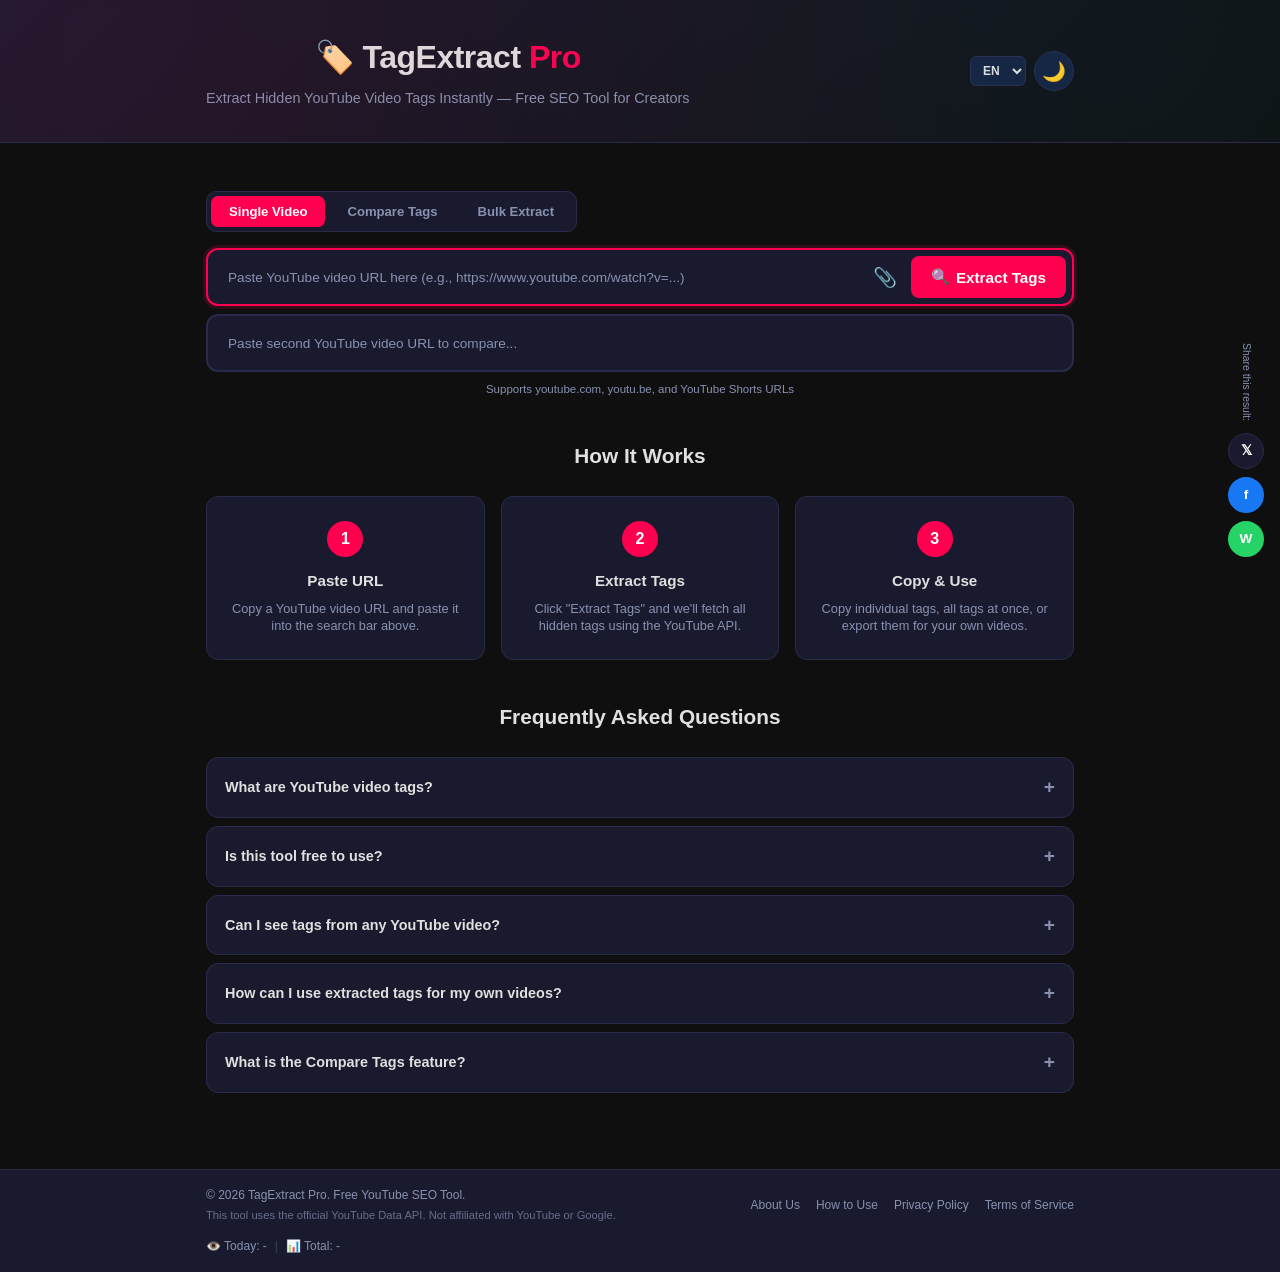
==== commit 21f06326: "AdSense prep: About Us, How to Use & FAQ, Privacy Policy, Terms of Service pages + footer links + si" ====
--- a/index.html
+++ b/index.html
@@ -422,6 +422,12 @@
           <p>&copy; 2026 TagExtract Pro. Free YouTube SEO Tool.</p>
           <p class="footer-disclaimer" data-i18n="disclaimer">This tool uses the official YouTube Data API. Not affiliated with YouTube or Google.</p>
         </div>
+        <nav class="footer-links" aria-label="Footer navigation">
+          <a href="/about.html">About Us</a>
+          <a href="/how-to-use.html">How to Use</a>
+          <a href="/privacy.html">Privacy Policy</a>
+          <a href="/terms.html">Terms of Service</a>
+        </nav>
         <div class="visitor-counter">
           <span class="counter-item">👁️ Today: <span id="today-visitors">-</span></span>
           <span class="counter-divider">|</span>
--- a/style.css
+++ b/style.css
@@ -889,6 +889,99 @@
   opacity: 0.7;
 }
 
+.footer-links {
+  display: flex;
+  flex-wrap: wrap;
+  gap: 16px;
+  justify-content: center;
+}
+
+.footer-links a {
+  color: var(--text-muted);
+  text-decoration: none;
+  font-size: 0.75rem;
+  transition: color 0.2s;
+}
+
+.footer-links a:hover {
+  color: var(--accent);
+  text-decoration: underline;
+}
+
+/* Sub-page styling */
+.page-container {
+  max-width: 800px;
+  margin: 0 auto;
+  padding: 40px 20px 60px;
+}
+
+.page-container h1 {
+  font-size: 2rem;
+  font-weight: 800;
+  margin-bottom: 8px;
+}
+
+.page-container h2 {
+  font-size: 1.3rem;
+  font-weight: 700;
+  margin-top: 32px;
+  margin-bottom: 12px;
+  color: var(--accent);
+}
+
+.page-container h3 {
+  font-size: 1.05rem;
+  font-weight: 600;
+  margin-top: 24px;
+  margin-bottom: 8px;
+}
+
+.page-container p,
+.page-container li {
+  color: var(--text-muted);
+  line-height: 1.8;
+  font-size: 0.92rem;
+  margin-bottom: 12px;
+}
+
+.page-container ul,
+.page-container ol {
+  padding-left: 24px;
+  margin-bottom: 16px;
+}
+
+.page-container li {
+  margin-bottom: 6px;
+}
+
+.page-container a {
+  color: var(--accent);
+  text-decoration: none;
+}
+
+.page-container a:hover {
+  text-decoration: underline;
+}
+
+.page-back {
+  display: inline-block;
+  margin-bottom: 24px;
+  color: var(--primary);
+  text-decoration: none;
+  font-size: 0.85rem;
+  font-weight: 600;
+}
+
+.page-back:hover {
+  text-decoration: underline;
+}
+
+.page-subtitle {
+  color: var(--text-muted);
+  font-size: 0.9rem;
+  margin-bottom: 32px;
+}
+
 .visitor-counter {
   display: flex;
   align-items: center;
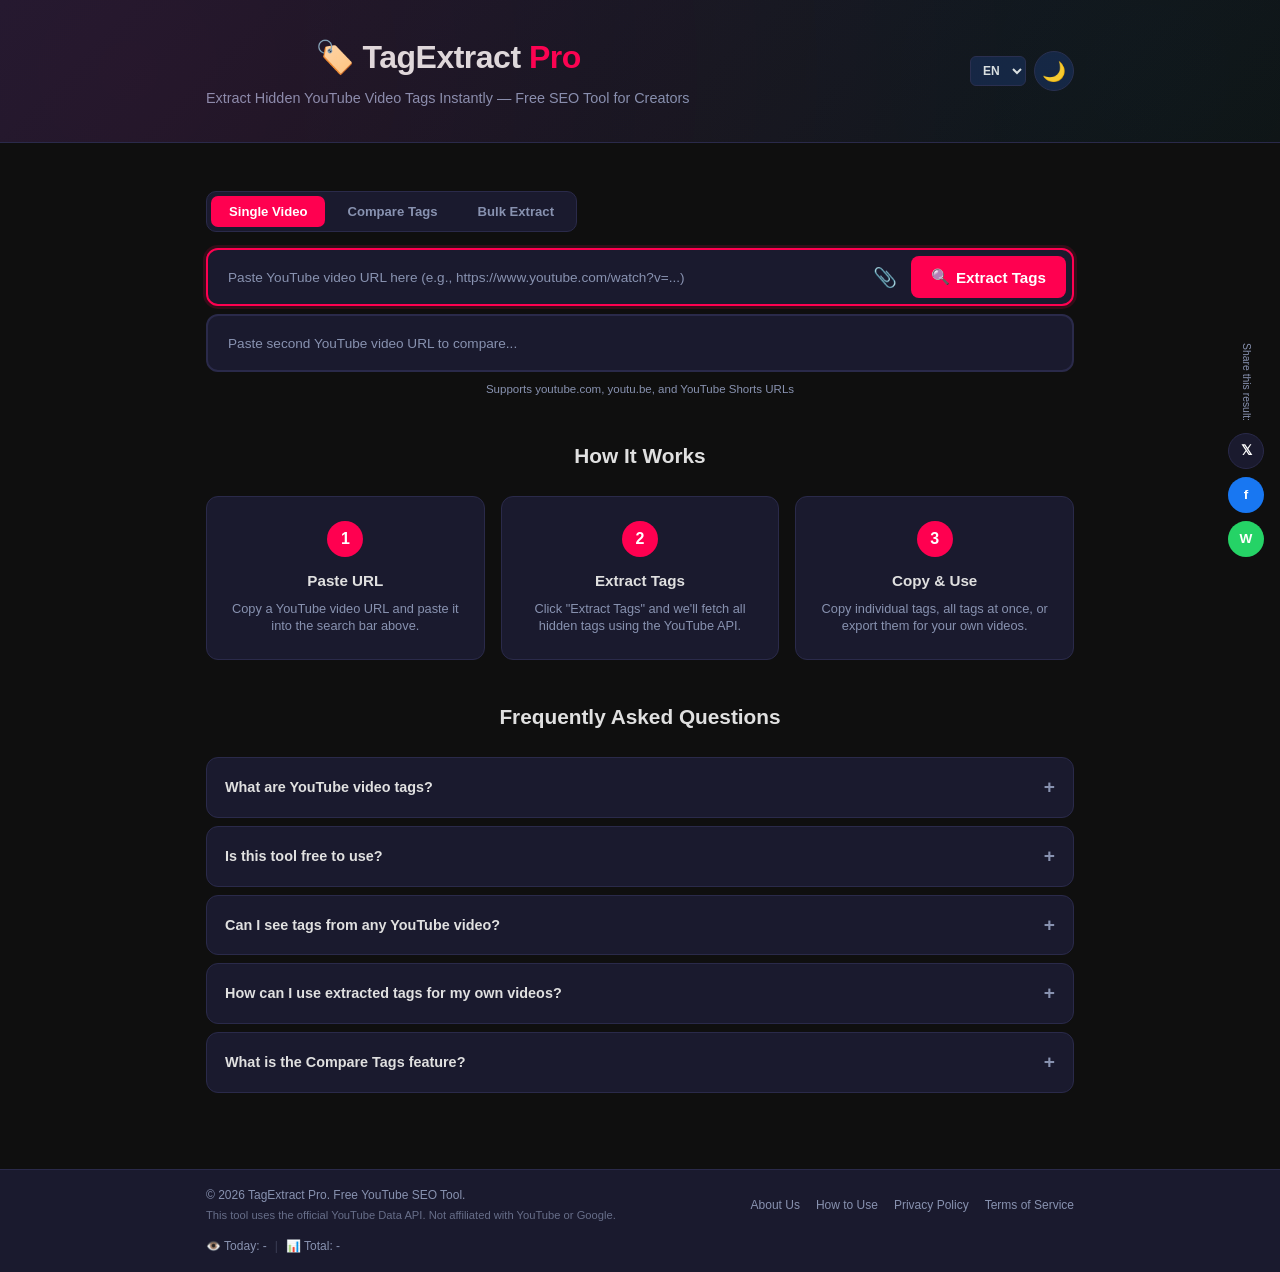
==== commit 82c7c09b: "Add Google Search Console verification + AdSense script (ca-pub-7098271335538021)" ====
--- a/index.html
+++ b/index.html
@@ -55,6 +55,11 @@
   <meta name="theme-color" content="#ff0050">
   <meta name="apple-mobile-web-app-capable" content="yes">
   <meta name="apple-mobile-web-app-status-bar-style" content="black-translucent">
+
+  <!-- Google AdSense -->
+  <script async src="https://pagead2.googlesyndication.com/pagead/js/adsbygoogle.js?client=ca-pub-7098271335538021" crossorigin="anonymous"></script>
+  <!-- Google Search Console -->
+  <meta name="google-site-verification" content="googleedf5009ad2261f83">
 
   <!-- Preconnect for performance -->
   <link rel="preconnect" href="https://www.googleapis.com" crossorigin>
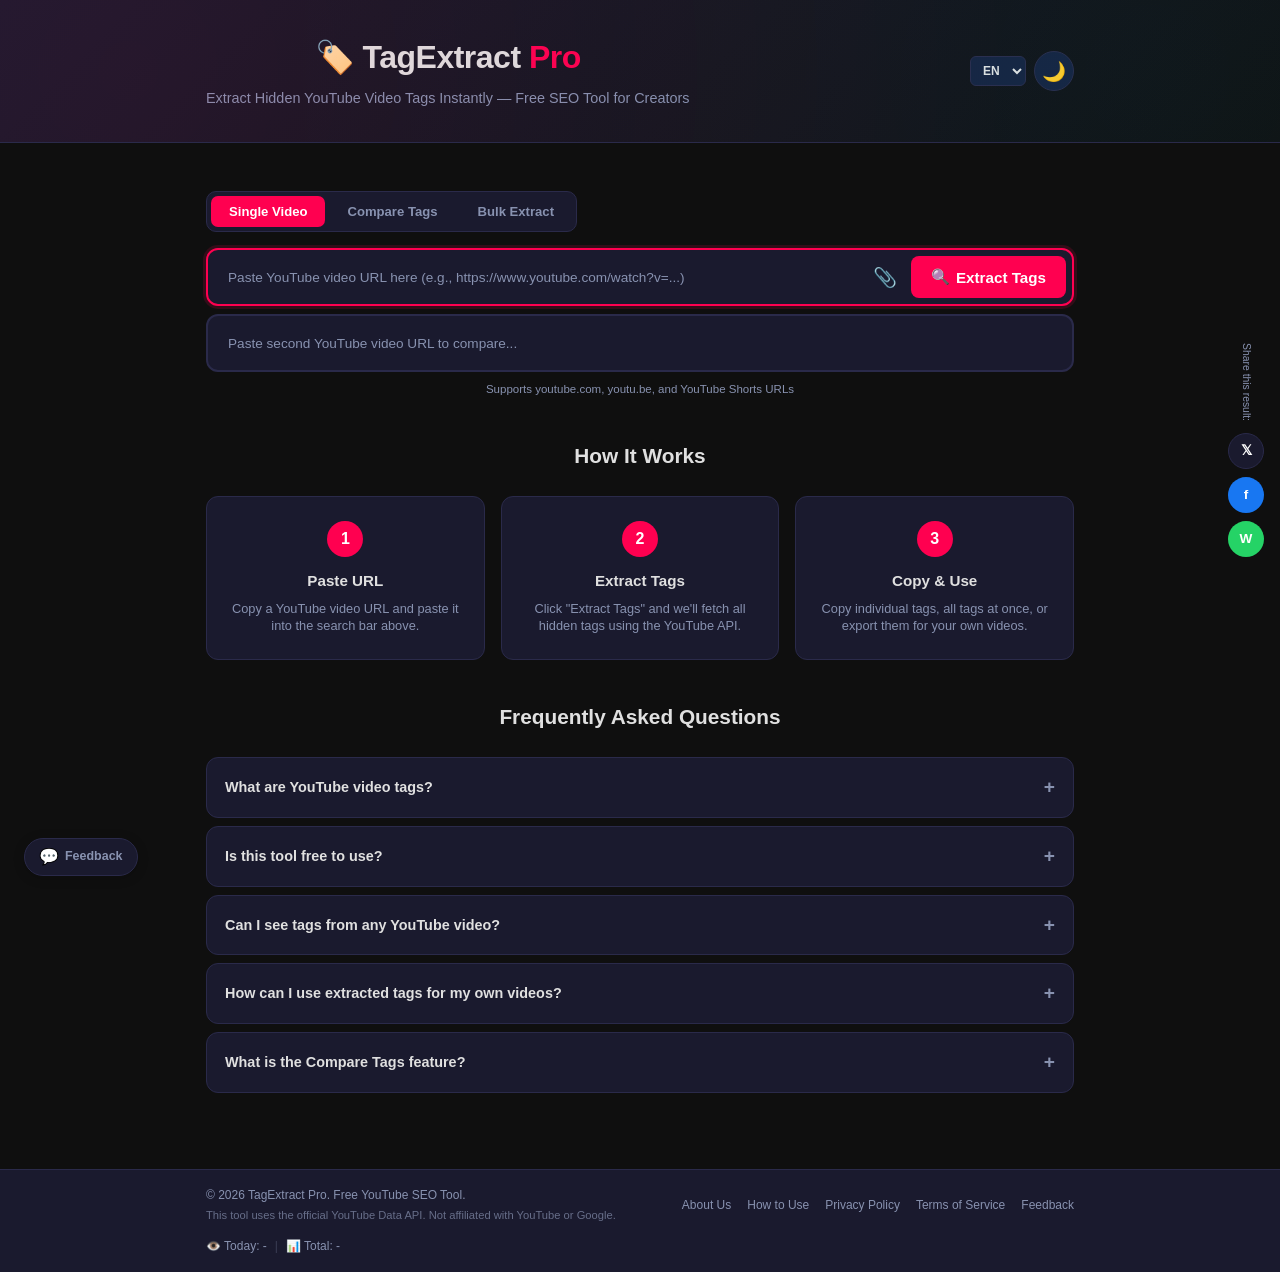
==== commit 30b6a702: "V11: SEO boost, 9 languages, feedback system, structured data - Add hreflang tags for 9 languages (E" ====
--- a/index.html
+++ b/index.html
@@ -49,12 +49,120 @@
   }
   </script>
 
+  <!-- FAQ Structured Data -->
+  <script type="application/ld+json">
+  {
+    "@context": "https://schema.org",
+    "@type": "FAQPage",
+    "mainEntity": [
+      {
+        "@type": "Question",
+        "name": "What are YouTube video tags?",
+        "acceptedAnswer": {
+          "@type": "Answer",
+          "text": "YouTube tags are keywords that creators add to their videos to help YouTube understand the content and context. Tags influence search rankings and video recommendations."
+        }
+      },
+      {
+        "@type": "Question",
+        "name": "Is this tool free to use?",
+        "acceptedAnswer": {
+          "@type": "Answer",
+          "text": "Yes! TagExtract Pro is completely free. We use the official YouTube Data API to fetch video information, and there are no hidden fees or subscriptions."
+        }
+      },
+      {
+        "@type": "Question",
+        "name": "Can I see tags from any YouTube video?",
+        "acceptedAnswer": {
+          "@type": "Answer",
+          "text": "You can extract tags from any public YouTube video. Some videos may not have tags set by the creator, in which case the tool will let you know."
+        }
+      },
+      {
+        "@type": "Question",
+        "name": "How can I use extracted tags for my own videos?",
+        "acceptedAnswer": {
+          "@type": "Answer",
+          "text": "Study the tags used by top-performing videos in your niche. Use the Copy All button to quickly grab tags, then adapt them for your own content. The character counter helps you stay within YouTube's 500-character tag limit."
+        }
+      },
+      {
+        "@type": "Question",
+        "name": "What is the Compare Tags feature?",
+        "acceptedAnswer": {
+          "@type": "Answer",
+          "text": "Compare Tags lets you analyze two YouTube videos side-by-side, showing common tags and unique tags for each video. Great for competitive analysis and finding tag gaps."
+        }
+      }
+    ]
+  }
+  </script>
+
+  <!-- HowTo Structured Data -->
+  <script type="application/ld+json">
+  {
+    "@context": "https://schema.org",
+    "@type": "HowTo",
+    "name": "How to Extract YouTube Video Tags",
+    "description": "Learn how to extract hidden tags from any YouTube video using TagExtract Pro in 3 simple steps.",
+    "step": [
+      {
+        "@type": "HowToStep",
+        "name": "Paste URL",
+        "text": "Copy a YouTube video URL and paste it into the search bar.",
+        "position": 1
+      },
+      {
+        "@type": "HowToStep",
+        "name": "Extract Tags",
+        "text": "Click Extract Tags and the tool will fetch all hidden tags using the YouTube API.",
+        "position": 2
+      },
+      {
+        "@type": "HowToStep",
+        "name": "Copy and Use",
+        "text": "Copy individual tags, all tags at once, or export them for your own videos.",
+        "position": 3
+      }
+    ]
+  }
+  </script>
+
+  <!-- BreadcrumbList Structured Data -->
+  <script type="application/ld+json">
+  {
+    "@context": "https://schema.org",
+    "@type": "BreadcrumbList",
+    "itemListElement": [
+      {
+        "@type": "ListItem",
+        "position": 1,
+        "name": "Home",
+        "item": "https://tagextract-pro.vercel.app/"
+      }
+    ]
+  }
+  </script>
+
   <!-- Favicon & PWA -->
   <link rel="icon" type="image/svg+xml" href="data:image/svg+xml,<svg xmlns='http://www.w3.org/2000/svg' viewBox='0 0 100 100'><text y='.9em' font-size='90'>🏷️</text></svg>">
   <link rel="manifest" href="/manifest.json">
   <meta name="theme-color" content="#ff0050">
   <meta name="apple-mobile-web-app-capable" content="yes">
   <meta name="apple-mobile-web-app-status-bar-style" content="black-translucent">
+
+  <!-- Hreflang for international SEO -->
+  <link rel="alternate" hreflang="en" href="https://tagextract-pro.vercel.app/">
+  <link rel="alternate" hreflang="ko" href="https://tagextract-pro.vercel.app/?lang=ko">
+  <link rel="alternate" hreflang="ja" href="https://tagextract-pro.vercel.app/?lang=ja">
+  <link rel="alternate" hreflang="es" href="https://tagextract-pro.vercel.app/?lang=es">
+  <link rel="alternate" hreflang="zh" href="https://tagextract-pro.vercel.app/?lang=zh">
+  <link rel="alternate" hreflang="pt" href="https://tagextract-pro.vercel.app/?lang=pt">
+  <link rel="alternate" hreflang="fr" href="https://tagextract-pro.vercel.app/?lang=fr">
+  <link rel="alternate" hreflang="de" href="https://tagextract-pro.vercel.app/?lang=de">
+  <link rel="alternate" hreflang="hi" href="https://tagextract-pro.vercel.app/?lang=hi">
+  <link rel="alternate" hreflang="x-default" href="https://tagextract-pro.vercel.app/">
 
   <!-- Google AdSense -->
   <script async src="https://pagead2.googlesyndication.com/pagead/js/adsbygoogle.js?client=ca-pub-7098271335538021" crossorigin="anonymous"></script>
@@ -87,6 +195,11 @@
           <option value="ko">KO</option>
           <option value="ja">JA</option>
           <option value="es">ES</option>
+          <option value="zh">ZH</option>
+          <option value="pt">PT</option>
+          <option value="fr">FR</option>
+          <option value="de">DE</option>
+          <option value="hi">HI</option>
         </select>
         <button id="theme-toggle" class="theme-toggle" aria-label="Toggle light/dark theme" title="Toggle theme">
           🌙
@@ -419,12 +532,18 @@
     </div>
   </div>
 
+  <!-- Feedback Floating Button -->
+  <a href="mailto:taeshinkim11@gmail.com?subject=TagExtract%20Pro%20Feedback&body=Hi%20TagExtract%20Pro%20team%2C%0A%0AI%20have%20a%20suggestion%2Fbug%20report%3A%0A%0A" class="feedback-btn" id="feedback-btn" aria-label="Send feedback" title="Send feedback or suggestions">
+    <span class="feedback-icon">💬</span>
+    <span class="feedback-text" data-i18n="feedbackBtn">Feedback</span>
+  </a>
+
   <!-- Footer -->
   <footer class="footer">
     <div class="container">
       <div class="footer-content">
         <div class="footer-info">
-          <p>&copy; 2026 TagExtract Pro. Free YouTube SEO Tool.</p>
+          <p>&copy; <span id="copyright-year"></span> TagExtract Pro. Free YouTube SEO Tool.</p>
           <p class="footer-disclaimer" data-i18n="disclaimer">This tool uses the official YouTube Data API. Not affiliated with YouTube or Google.</p>
         </div>
         <nav class="footer-links" aria-label="Footer navigation">
@@ -432,6 +551,7 @@
           <a href="/how-to-use.html">How to Use</a>
           <a href="/privacy.html">Privacy Policy</a>
           <a href="/terms.html">Terms of Service</a>
+          <a href="mailto:taeshinkim11@gmail.com?subject=TagExtract%20Pro%20Feedback" data-i18n="feedbackLink">Feedback</a>
         </nav>
         <div class="visitor-counter">
           <span class="counter-item">👁️ Today: <span id="today-visitors">-</span></span>
--- a/style.css
+++ b/style.css
@@ -1684,6 +1684,47 @@
 }
 
 /* ===========================
+   Feedback Button
+   =========================== */
+.feedback-btn {
+  position: fixed;
+  bottom: 24px;
+  left: 24px;
+  display: flex;
+  align-items: center;
+  gap: 6px;
+  background: var(--bg-card);
+  color: var(--text-muted);
+  border: 1px solid var(--border);
+  border-radius: 24px;
+  padding: 8px 14px;
+  font-size: 0.78rem;
+  text-decoration: none;
+  z-index: 100;
+  transition: background 0.2s, color 0.2s, border-color 0.2s, transform 0.2s, box-shadow 0.2s;
+  box-shadow: 0 2px 12px rgba(0, 0, 0, 0.2);
+  cursor: pointer;
+}
+
+.feedback-btn:hover {
+  background: var(--accent);
+  color: #0f0f0f;
+  border-color: var(--accent);
+  transform: scale(1.05);
+  box-shadow: 0 4px 16px rgba(0, 212, 255, 0.3);
+  text-decoration: none;
+}
+
+.feedback-icon {
+  font-size: 1rem;
+  line-height: 1;
+}
+
+.feedback-text {
+  font-weight: 600;
+}
+
+/* ===========================
    Responsive Breakpoints
    =========================== */
 
@@ -1806,6 +1847,16 @@
   .social-label {
     writing-mode: horizontal-tb;
     margin-bottom: 0;
+  }
+
+  .feedback-btn {
+    bottom: 16px;
+    left: 16px;
+    padding: 8px 10px;
+  }
+
+  .feedback-text {
+    display: none;
   }
 }
 
@@ -1841,6 +1892,7 @@
   .btn-copy, .btn-extract, .btn-paste, .tags-actions, .view-toggle,
   .tags-filter-wrap, .tag-click-hint, .tag-basket-section,
   .seo-score-section, .tag-chart-section, .keywords-section,
+  .feedback-btn,
   #loading, #error-msg, #compare-input, #bulk-input { display: none !important; }
 
   .results-dashboard { animation: none; }
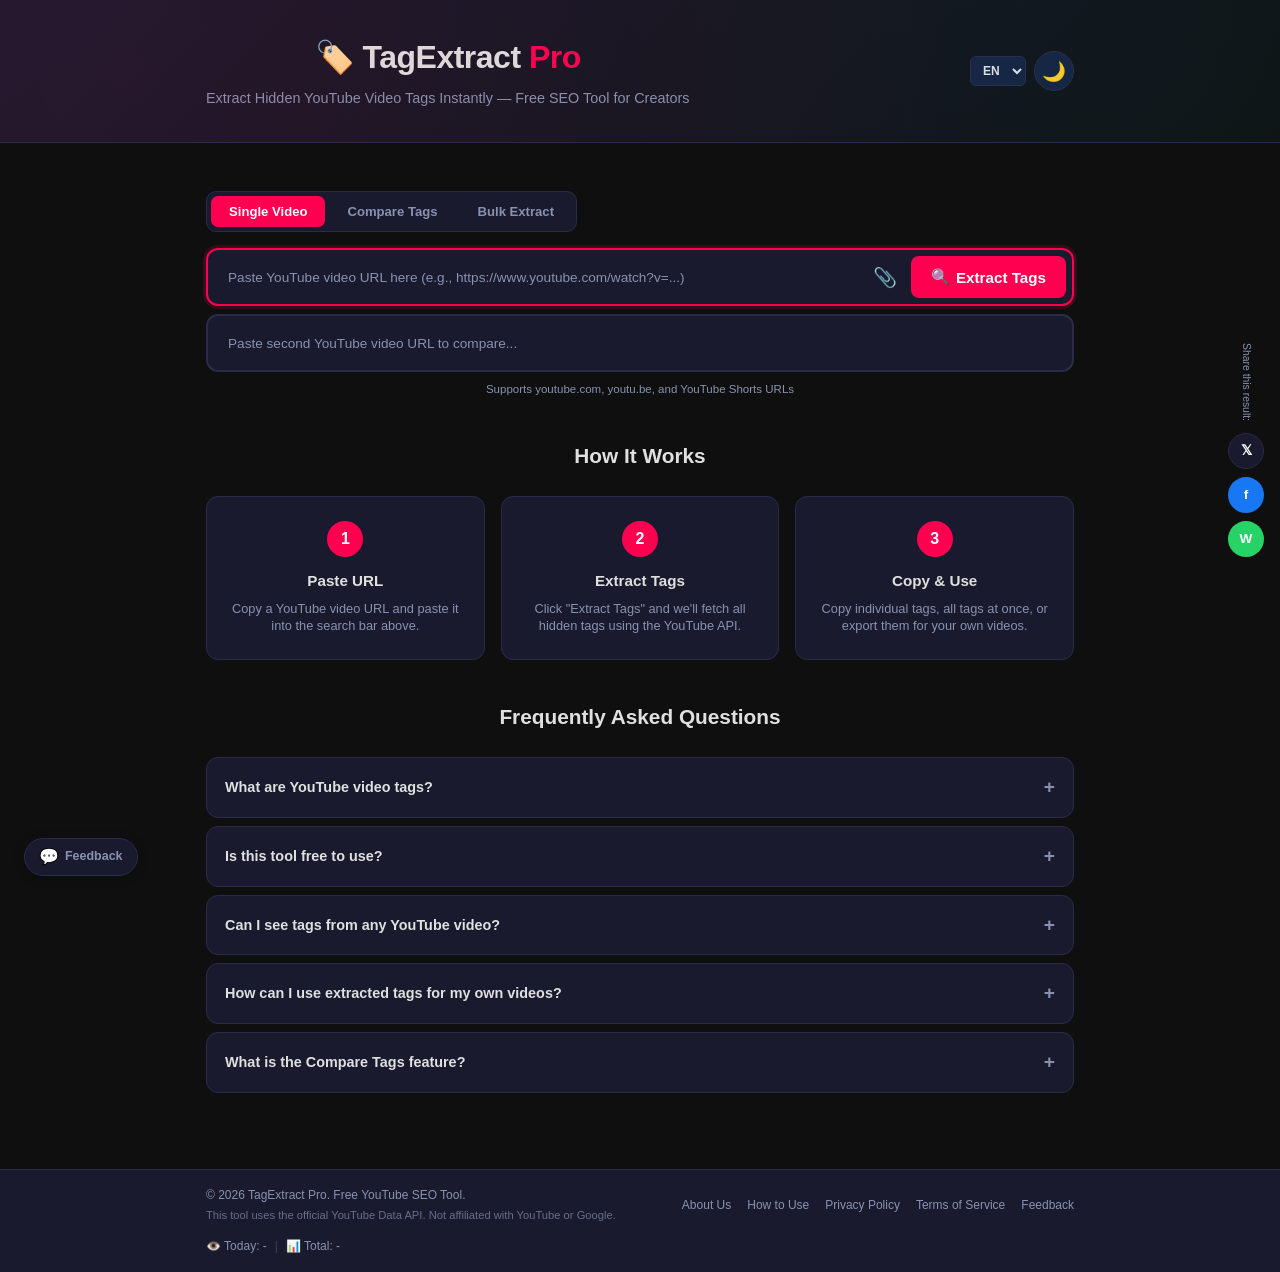
==== commit 5fb7664a: "SEO: expand meta keywords with multilingual long-tail terms Co-Authored-By: Claude Opus 4.6 (1M cont" ====
--- a/index.html
+++ b/index.html
@@ -7,7 +7,7 @@
   <!-- SEO Meta Tags -->
   <title>TagExtract Pro - Free YouTube Video Tag Extractor & SEO Tool</title>
   <meta name="description" content="Extract hidden tags and keywords from any YouTube video instantly. Free SEO tool for YouTubers to discover video tags, optimize content, and grow your channel.">
-  <meta name="keywords" content="YouTube tag extractor, YouTube SEO tool, video tags, YouTube keywords, free tag extractor, YouTube optimization, video SEO, YouTube tags finder">
+  <meta name="keywords" content="YouTube tag extractor, YouTube SEO tool, video tags, YouTube keywords, free tag extractor, YouTube optimization, video SEO, YouTube tags finder, YouTube tag viewer, extract YouTube tags, see YouTube tags, YouTube video keywords, YouTube tag checker, YouTube tag analyzer, find YouTube tags, YouTube metadata extractor, YouTube tag generator, YouTube competitor analysis, YouTube tag compare, bulk YouTube tags, YouTube Shorts tags, YouTube SEO analyzer, 유튜브 태그 추출, YouTubeタグ抽出, extraer etiquetas YouTube, YouTube Tags extrahieren, extraire tags YouTube">
   <meta name="author" content="TagExtract Pro">
   <meta name="robots" content="index, follow">
   <link rel="canonical" href="https://tagextract-pro.vercel.app/">
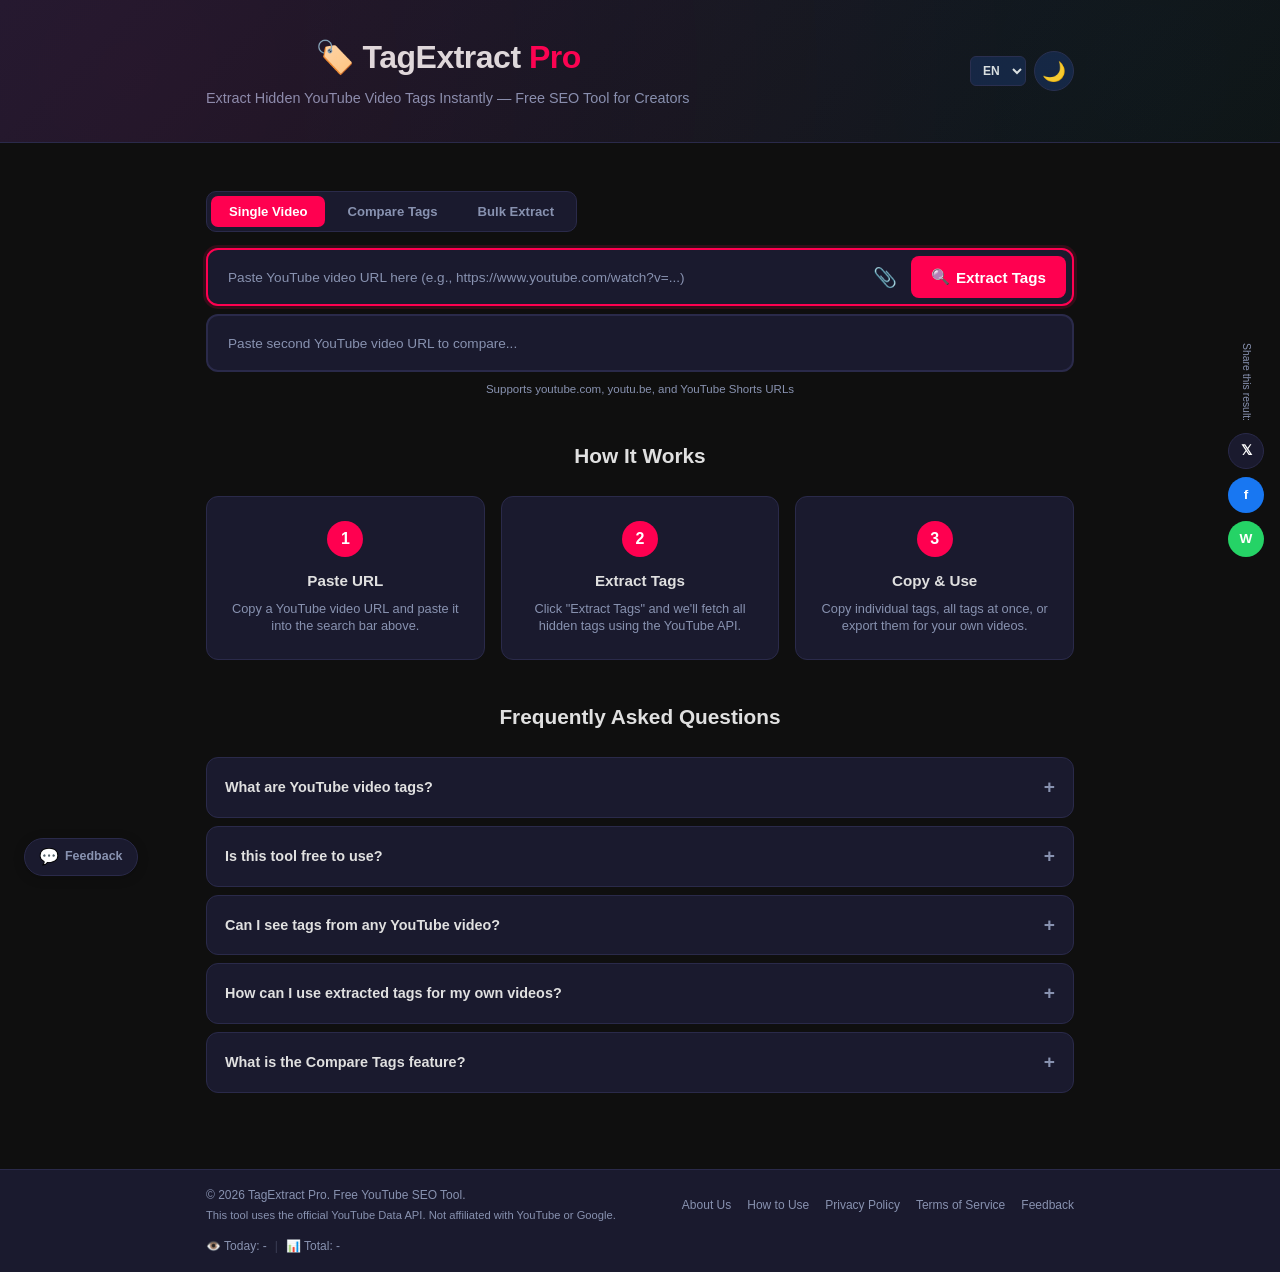
==== commit 03abf10b: "UX: prevent FOUC for translations, sync URL with language selection - Hide data-i18n elements until " ====
--- a/index.html
+++ b/index.html
@@ -179,6 +179,12 @@
   <script src="https://pl28996933.profitablecpmratenetwork.com/fa/d0/ba/fad0ba2210761c3c439e20d7eed987a5.js"></script>
 
   <link rel="stylesheet" href="style.css">
+
+  <!-- Prevent flash of untranslated content -->
+  <style>
+    [data-i18n], [data-i18n-placeholder] { opacity: 0; transition: opacity 0.15s ease; }
+    .i18n-ready [data-i18n], .i18n-ready [data-i18n-placeholder] { opacity: 1; }
+  </style>
 </head>
 <body>
 
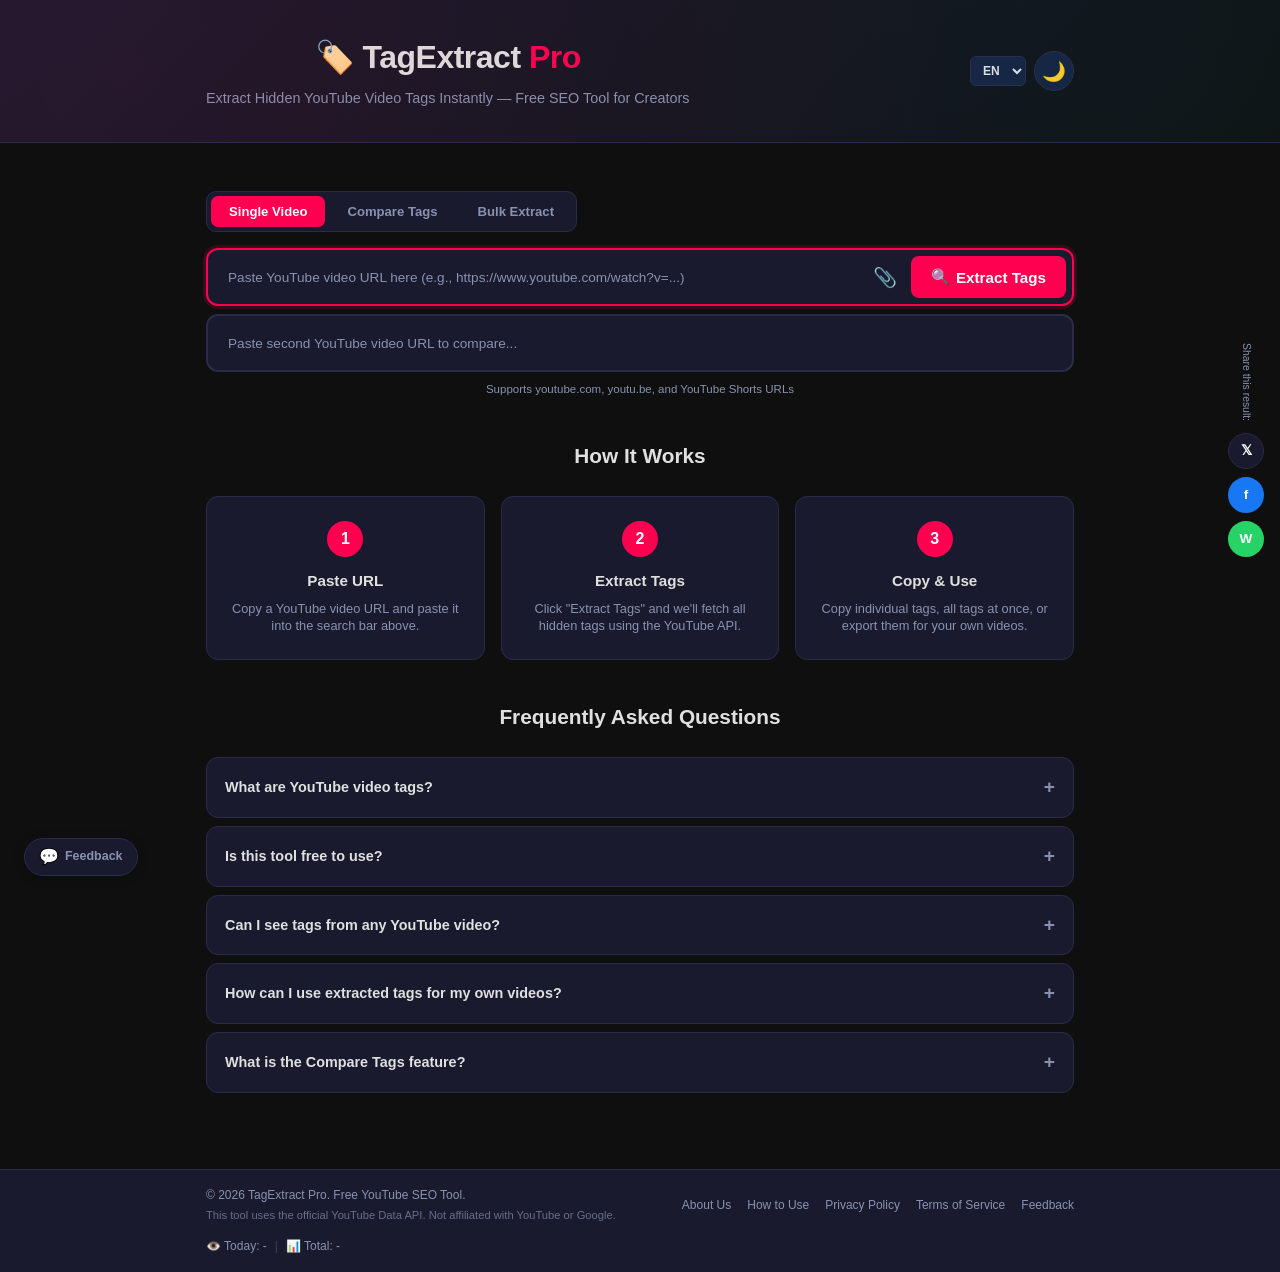
==== commit ebced034: "Fix: remove FOUC opacity hack, improve browser language auto-detection - Remove opacity:0 FOUC preve" ====
--- a/index.html
+++ b/index.html
@@ -180,11 +180,6 @@
 
   <link rel="stylesheet" href="style.css">
 
-  <!-- Prevent flash of untranslated content -->
-  <style>
-    [data-i18n], [data-i18n-placeholder] { opacity: 0; transition: opacity 0.15s ease; }
-    .i18n-ready [data-i18n], .i18n-ready [data-i18n-placeholder] { opacity: 1; }
-  </style>
 </head>
 <body>
 
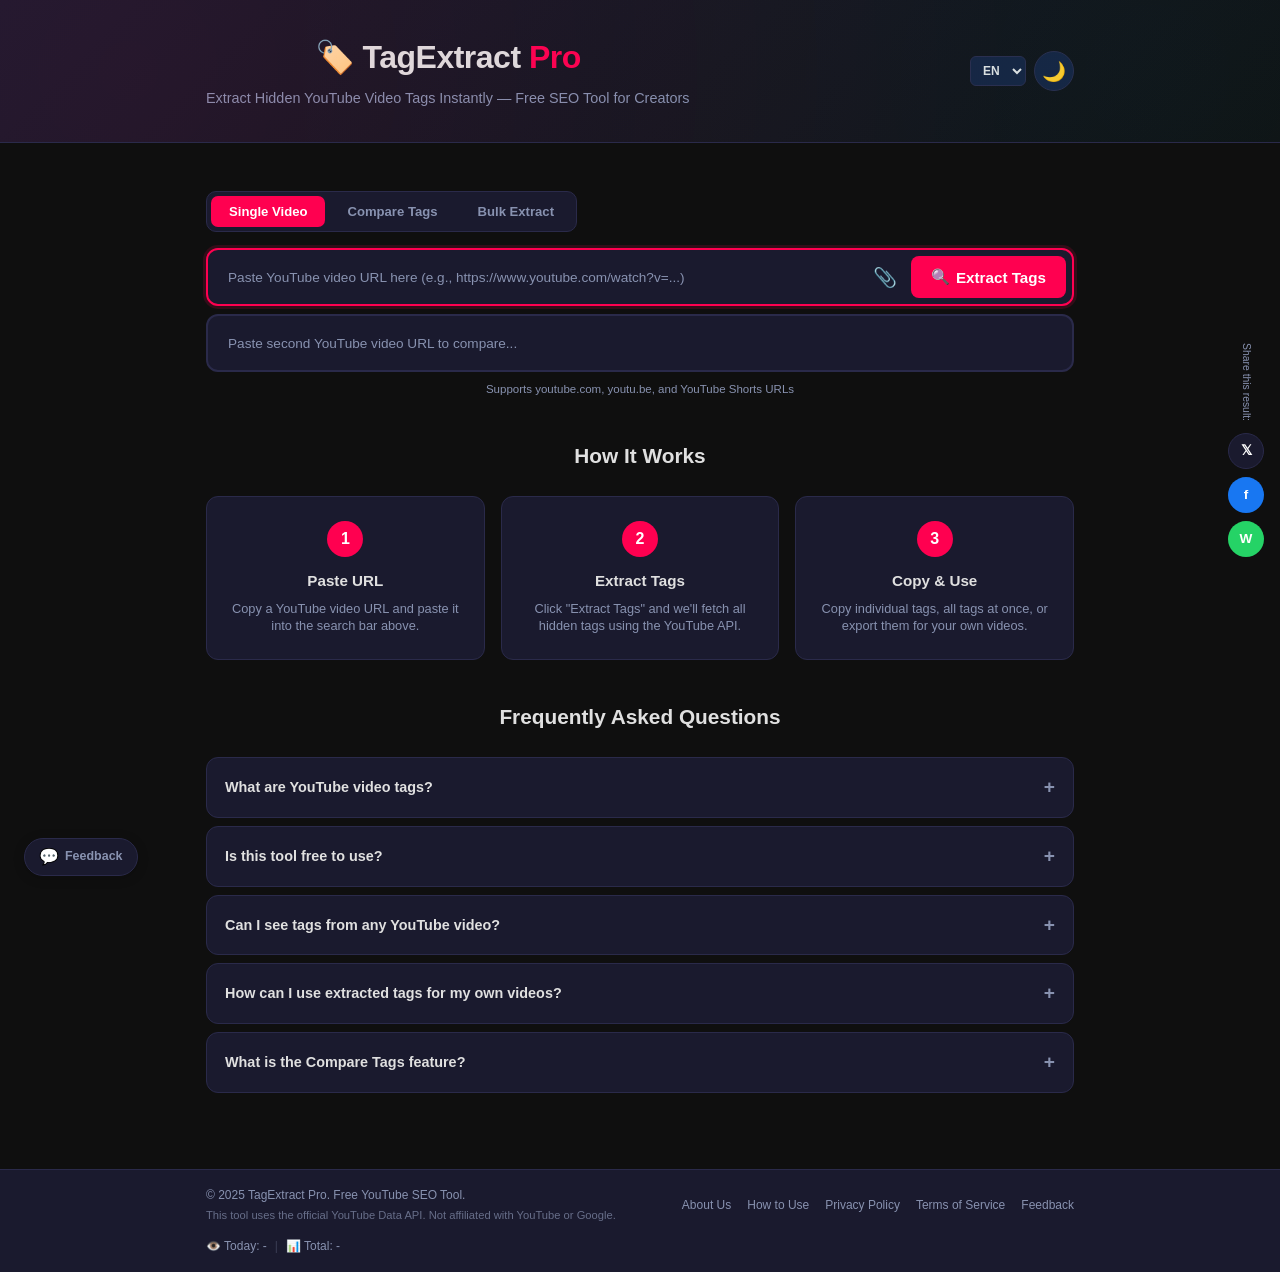
==== commit 07215504: "feat: add OG image, Twitter Cards, consistent footers on subpages - Added og:image, og:site_name, Tw" ====
--- a/index.html
+++ b/index.html
@@ -544,7 +544,7 @@
     <div class="container">
       <div class="footer-content">
         <div class="footer-info">
-          <p>&copy; <span id="copyright-year"></span> TagExtract Pro. Free YouTube SEO Tool.</p>
+          <p>&copy; 2025 TagExtract Pro. Free YouTube SEO Tool.</p>
           <p class="footer-disclaimer" data-i18n="disclaimer">This tool uses the official YouTube Data API. Not affiliated with YouTube or Google.</p>
         </div>
         <nav class="footer-links" aria-label="Footer navigation">
